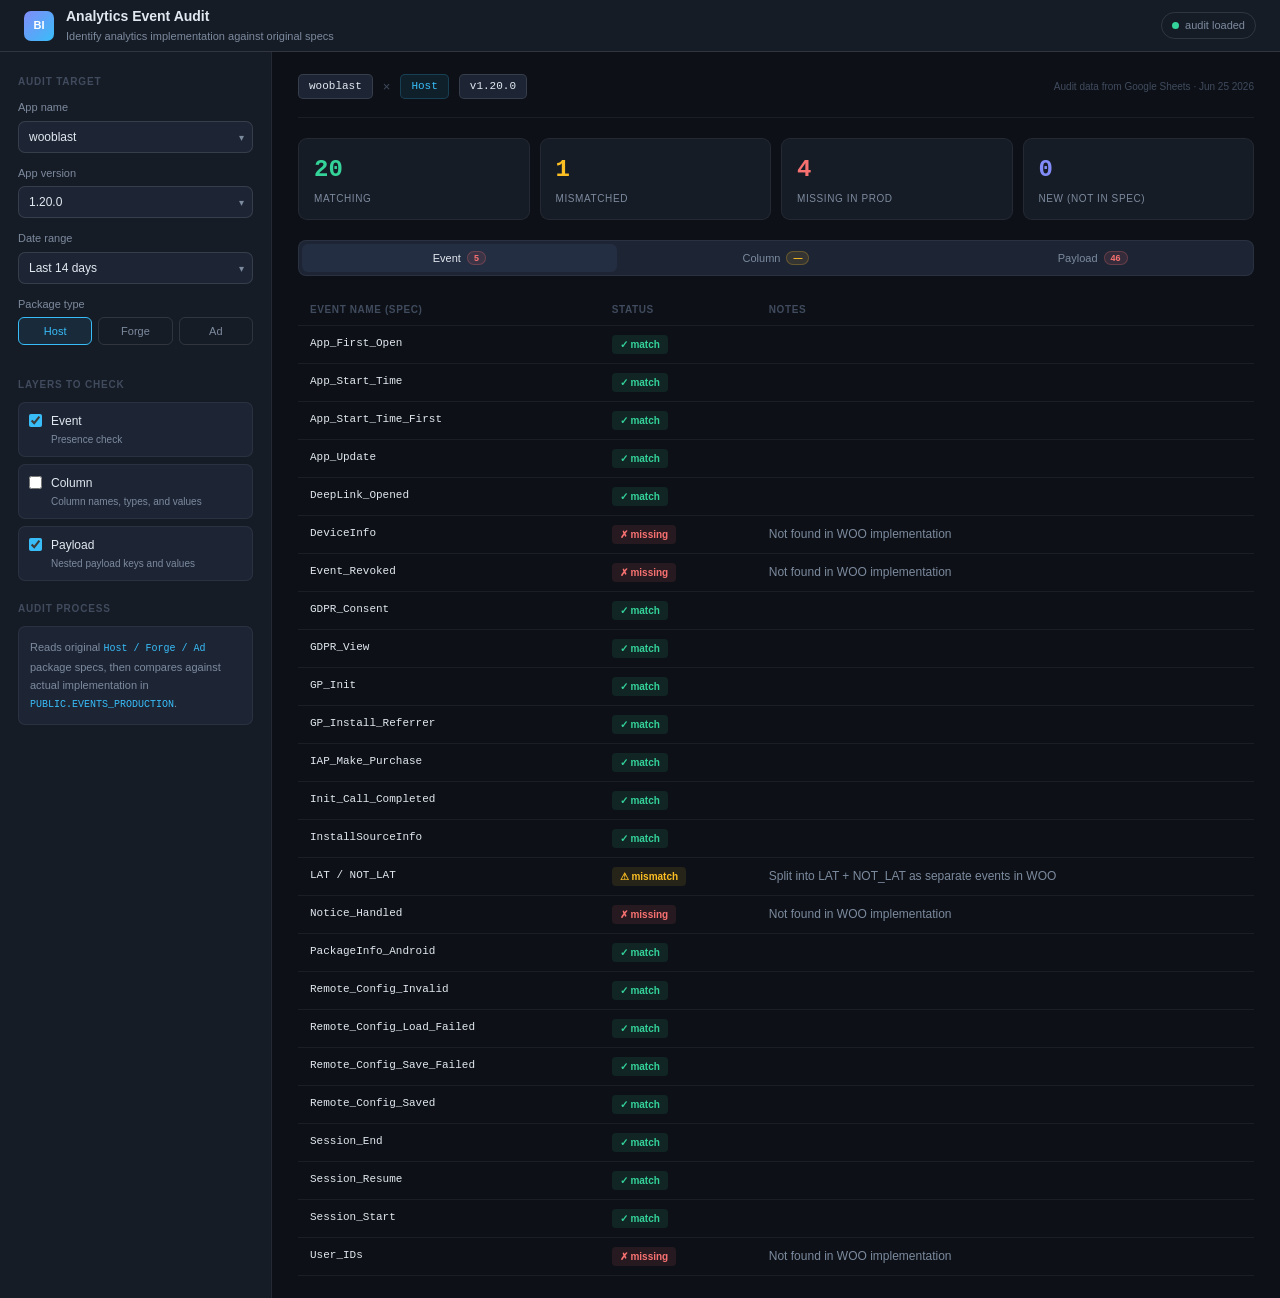
==== index.html @ c23ed0b4 "Add files via upload" ====
<!DOCTYPE html>
<html lang="en">
<head>
<meta charset="UTF-8">
<meta name="viewport" content="width=device-width, initial-scale=1.0">
<title>Analytics Event Audit</title>
<style>
  :root {
    --bg:#0D1117; --surface:#161C26; --surface2:#1D2535; --surface3:#242E42;
    --border:rgba(255,255,255,0.06); --border2:rgba(255,255,255,0.11);
    --text:#E2E8F0; --muted:#7C8A9E; --dim:#404B5E;
    --mono:'JetBrains Mono','Fira Code',monospace;
    --sans:-apple-system,BlinkMacSystemFont,'Inter',sans-serif;
    --sky:#38BDF8; --sky-bg:rgba(56,189,248,0.09);
    --green:#34D399; --green-bg:rgba(52,211,153,0.10);
    --red:#F87171; --red-bg:rgba(248,113,113,0.10);
    --amber:#FBBF24; --amber-bg:rgba(251,191,36,0.10);
    --indigo:#818CF8; --indigo-bg:rgba(129,140,248,0.10);
  }
  *{box-sizing:border-box;margin:0;padding:0}
  body{font-family:var(--sans);background:var(--bg);color:var(--text);min-height:100vh;font-size:13px;line-height:1.5}

  .header{display:flex;align-items:center;justify-content:space-between;padding:0 24px;height:52px;background:var(--surface);border-bottom:1px solid var(--border2);position:sticky;top:0;z-index:200}
  .header-left{display:flex;align-items:center;gap:12px}
  .logo{width:30px;height:30px;border-radius:7px;background:linear-gradient(135deg,#818CF8,#38BDF8);display:flex;align-items:center;justify-content:center;font-size:11px;font-weight:700;color:#fff}
  .header-title{font-size:14px;font-weight:600}
  .header-tagline{font-size:11px;color:var(--muted);margin-top:1px}
  .status-pill{display:flex;align-items:center;gap:6px;font-size:11px;color:var(--muted);padding:4px 10px;border-radius:20px;border:1px solid var(--border2)}
  .sdot{width:7px;height:7px;border-radius:50%}
  .sdot-ok{background:var(--green)}

  .layout{display:grid;grid-template-columns:272px 1fr;min-height:calc(100vh - 52px)}

  .sidebar{background:var(--surface);border-right:1px solid var(--border);padding:22px 18px 28px;display:flex;flex-direction:column;gap:20px;overflow-y:auto}
  .sec-label{font-size:10px;text-transform:uppercase;letter-spacing:.08em;color:var(--dim);font-weight:600;margin-bottom:10px}
  .form-label{font-size:11px;color:var(--muted);display:block;margin-bottom:5px}
  .form-group{margin-bottom:12px}
  .form-select,.form-input{width:100%;background:var(--surface2);border:1px solid var(--border2);border-radius:7px;color:var(--text);font-size:12px;padding:8px 10px;font-family:var(--sans);outline:none;appearance:none;transition:border-color .15s}
  .form-select:focus{border-color:var(--sky)}
  .sel-wrap{position:relative}
  .sel-arrow{position:absolute;right:9px;top:50%;transform:translateY(-50%);color:var(--muted);font-size:10px;pointer-events:none}

  .pkg-grid{display:grid;grid-template-columns:1fr 1fr 1fr;gap:6px}
  .pkg-btn{padding:7px 4px;border-radius:6px;border:1px solid var(--border2);background:transparent;color:var(--muted);font-size:11px;font-family:var(--sans);cursor:pointer;text-align:center;transition:all .15s}
  .pkg-btn.active{background:var(--sky-bg);border-color:var(--sky);color:var(--sky)}

  .layer-list{display:flex;flex-direction:column;gap:7px}
  .layer-item{display:flex;align-items:flex-start;gap:9px;background:var(--surface2);border:1px solid var(--border);border-radius:7px;padding:9px 10px;cursor:pointer;transition:border-color .15s}
  .layer-item input{accent-color:var(--sky);margin-top:2px;flex-shrink:0}
  .layer-item .lname{font-size:12px;font-weight:500;color:var(--text)}
  .layer-item .ldesc{font-size:10px;color:var(--muted);margin-top:2px}

  .run-btn{width:100%;padding:10px;background:var(--sky);border:none;border-radius:7px;color:#0D1117;font-weight:700;font-size:13px;cursor:pointer;transition:opacity .15s;font-family:var(--sans)}
  .run-btn:hover{opacity:.85}

  .info-box{background:var(--surface2);border:1px solid var(--border);border-radius:7px;padding:11px;font-size:11px;color:var(--muted);line-height:1.65}
  .info-mono{font-family:var(--mono);font-size:10px;color:var(--sky)}

  .main{overflow-y:auto}

  /* results */
  .results{padding:22px 26px}

  .ctx-bar{display:flex;align-items:center;gap:10px;margin-bottom:20px;padding-bottom:18px;border-bottom:1px solid var(--border)}
  .ctx-chip{font-family:var(--mono);font-size:11px;background:var(--surface2);border:1px solid var(--border2);border-radius:5px;padding:3px 10px}
  .ctx-chip.sky{background:var(--sky-bg);border-color:rgba(56,189,248,.2);color:var(--sky)}
  .ctx-ts{margin-left:auto;font-size:10px;color:var(--dim)}

  .summary{display:grid;grid-template-columns:repeat(4,1fr);gap:10px;margin-bottom:20px}
  .s-card{background:var(--surface);border:1px solid var(--border);border-radius:9px;padding:13px 15px}
  .s-num{font-size:24px;font-weight:700;font-family:var(--mono);margin-bottom:3px}
  .s-lbl{font-size:10px;text-transform:uppercase;letter-spacing:.06em;color:var(--muted)}
  .c-green{color:var(--green)} .c-amber{color:var(--amber)} .c-red{color:var(--red)} .c-indigo{color:var(--indigo)}

  .ltabs{display:flex;gap:2px;background:var(--surface2);border:1px solid var(--border);border-radius:8px;padding:3px;margin-bottom:18px}
  .ltab{flex:1;padding:7px 10px;border-radius:6px;border:none;background:transparent;color:var(--muted);font-size:11px;cursor:pointer;transition:all .15s;display:flex;align-items:center;justify-content:center;gap:6px;font-family:var(--sans);white-space:nowrap}
  .ltab.active{background:var(--surface3);color:var(--text)}
  .tbadge{font-size:9px;padding:1px 6px;border-radius:10px;font-weight:600}
  .tbadge.ok{background:var(--green-bg);color:var(--green);border:1px solid rgba(52,211,153,.25)}
  .tbadge.warn{background:var(--red-bg);color:var(--red);border:1px solid rgba(248,113,113,.25)}
  .tbadge.amber{background:var(--amber-bg);color:var(--amber);border:1px solid rgba(251,191,36,.25)}

  .dsec{display:none}
  .dsec.active{display:block}

  .diff-tbl{width:100%;border-collapse:collapse;font-size:12px}
  .diff-tbl th{text-align:left;padding:8px 12px;font-size:10px;text-transform:uppercase;letter-spacing:.06em;color:var(--dim);font-weight:600;border-bottom:1px solid var(--border);background:var(--bg)}
  .diff-tbl td{padding:9px 12px;border-bottom:1px solid var(--border);vertical-align:top}
  .diff-tbl tr:hover td{background:rgba(255,255,255,.018)}
  .cmono{font-family:var(--mono);font-size:11px}
  .cmuted{color:var(--muted)}

  .sbadge{display:inline-flex;align-items:center;gap:3px;font-size:10px;padding:2px 8px;border-radius:4px;font-weight:600;white-space:nowrap}
  .sb-match{background:var(--green-bg);color:var(--green)}
  .sb-mis{background:var(--amber-bg);color:var(--amber)}
  .sb-miss{background:var(--red-bg);color:var(--red)}
  .sb-new{background:var(--indigo-bg);color:var(--indigo)}

  /* payload event groups */
  .eg{margin-bottom:8px}
  .eg-hdr{display:flex;align-items:center;gap:10px;padding:9px 13px;background:var(--surface);border:1px solid var(--border);border-radius:8px;cursor:pointer;transition:background .12s}
  .eg-hdr:hover{background:var(--surface2)}
  .eg-name{font-family:var(--mono);font-size:12px;font-weight:600;flex:1}
  .eg-meta{font-size:11px;color:var(--muted)}
  .eg-body{display:none;margin-top:3px;border:1px solid var(--border);border-radius:6px;overflow:hidden}
  .eg-body.open{display:block}
  .chev{transition:transform .2s;display:inline-block;font-size:10px}
  .eg-hdr.open .chev{transform:rotate(90deg)}

  .prow{display:grid;grid-template-columns:200px 90px 1fr;padding:7px 13px;align-items:center}
  .prow:nth-child(odd){background:rgba(255,255,255,.015)}
  .phdr{display:grid;grid-template-columns:200px 90px 1fr;padding:6px 13px;border-bottom:1px solid var(--border);background:var(--surface2)}
  .ph{font-size:9px;text-transform:uppercase;letter-spacing:.06em;color:var(--dim);font-weight:600}

  /* chips */
  .chip{display:inline-block;font-family:var(--mono);font-size:10px;padding:2px 7px;border-radius:4px;background:var(--surface3);color:var(--muted);border:1px solid var(--border);margin:2px}
  .chip.miss{background:var(--red-bg);color:var(--red);border-color:rgba(248,113,113,.2)}
  .chip.new{background:var(--indigo-bg);color:var(--indigo);border-color:rgba(129,140,248,.2)}
  .chip.ok{background:var(--green-bg);color:var(--green);border-color:rgba(52,211,153,.2)}

  /* empty layer */
  .empty-layer{display:flex;flex-direction:column;align-items:center;padding:48px;gap:10px;color:var(--dim)}
  .empty-layer .ei{font-size:28px;opacity:.25}
  .empty-layer .et{font-size:13px;color:var(--muted)}

  ::-webkit-scrollbar{width:5px;height:5px}
  ::-webkit-scrollbar-thumb{background:var(--border2);border-radius:10px}
  ::-webkit-scrollbar-track{background:transparent}
</style>
</head>
<body>

<div class="header">
  <div class="header-left">
    <div class="logo">BI</div>
    <div>
      <div class="header-title">Analytics Event Audit</div>
      <div class="header-tagline">Identify analytics implementation against original specs</div>
    </div>
  </div>
  <div class="status-pill">
    <div class="sdot sdot-ok"></div>
    <span>audit loaded</span>
  </div>
</div>

<div class="layout">

  <!-- SIDEBAR -->
  <div class="sidebar">
    <div>
      <div class="sec-label">Audit target</div>

      <div class="form-group">
        <label class="form-label">App name</label>
        <div class="sel-wrap">
          <select class="form-select" id="appSel" onchange="onFilterChange()">
            <option value="wooblast" selected>wooblast</option>
            <option>cryptogram</option><option>bloomsort</option>
            <option>jigsawdrama</option><option>dotpaint</option>
            <option>hexago</option><option>merge</option>
            <option>wordblast</option><option>wordrush</option>
            <option>puzsolitaire</option>
            <option value="__custom">Custom…</option>
          </select>
          <span class="sel-arrow">▾</span>
        </div>
      </div>

      <div class="form-group" id="customGrp" style="display:none">
        <label class="form-label">App name (manual)</label>
        <input class="form-input" id="customApp" placeholder="e.g. petcafe">
      </div>

      <div class="form-group">
        <label class="form-label">App version</label>
        <div class="sel-wrap">
          <select class="form-select" id="versionSel" onchange="onFilterChange()">
            <option value="all">All versions</option>
            <option>1.0.0</option><option>1.1.0</option><option>1.2.0</option>
            <option>1.3.0</option><option>1.4.0</option><option>1.5.0</option>
            <option>1.6.0</option><option>1.7.0</option><option>1.8.0</option>
            <option>1.9.0</option><option>1.10.0</option><option>1.11.0</option>
            <option>1.12.0</option><option>1.13.0</option><option>1.14.0</option>
            <option>1.15.0</option><option>1.16.0</option><option>1.17.0</option>
            <option>1.18.0</option><option>1.19.0</option><option selected>1.20.0</option>
          </select>
          <span class="sel-arrow">▾</span>
        </div>
      </div>

      <div class="form-group">
        <label class="form-label">Date range</label>
        <div class="sel-wrap">
          <select class="form-select" id="dateSel" onchange="onFilterChange()">
            <option value="7">Last 7 days</option>
            <option value="14" selected>Last 14 days</option>
            <option value="30">Last 30 days</option>
          </select>
          <span class="sel-arrow">▾</span>
        </div>
      </div>

      <div class="form-group">
        <label class="form-label">Package type</label>
        <div class="pkg-grid">
          <button class="pkg-btn active" id="pkgHost" onclick="setPkg('host')">Host</button>
          <button class="pkg-btn" id="pkgForge" onclick="setPkg('forge')">Forge</button>
          <button class="pkg-btn" id="pkgAd" onclick="setPkg('ad')">Ad</button>
        </div>
      </div>
    </div>

    <div>
      <div class="sec-label">Layers to check</div>
      <div class="layer-list">
        <label class="layer-item">
          <input type="checkbox" id="chkL1" checked onchange="renderAll()">
          <div>
            <div class="lname">Event</div>
            <div class="ldesc">Presence check</div>
          </div>
        </label>
        <label class="layer-item">
          <input type="checkbox" id="chkL2" onchange="renderAll()">
          <div>
            <div class="lname">Column</div>
            <div class="ldesc">Column names, types, and values</div>
          </div>
        </label>
        <label class="layer-item">
          <input type="checkbox" id="chkL3" checked onchange="renderAll()">
          <div>
            <div class="lname">Payload</div>
            <div class="ldesc">Nested payload keys and values</div>
          </div>
        </label>
      </div>
    </div>

    <div>
      <div class="sec-label">Audit Process</div>
      <div class="info-box">
        Reads original <span class="info-mono">Host / Forge / Ad</span> package specs, then compares against actual implementation in <span class="info-mono">PUBLIC.EVENTS_PRODUCTION</span>.
      </div>
    </div>
  </div>

  <!-- MAIN -->
  <div class="main">
    <div class="results" id="resultsArea">

      <div class="ctx-bar">
        <div class="ctx-chip" id="ctxApp">wooblast</div>
        <span style="color:var(--dim)">×</span>
        <div class="ctx-chip sky" id="ctxPkg">Host</div>
        <div class="ctx-chip" id="ctxVer">v1.20.0</div>
        <div class="ctx-ts" id="ctxTs">Audit data from Google Sheets · Jun 25 2026</div>
      </div>

      <div class="summary">
        <div class="s-card"><div class="s-num c-green" id="sumM">—</div><div class="s-lbl">Matching</div></div>
        <div class="s-card"><div class="s-num c-amber" id="sumW">—</div><div class="s-lbl">Mismatched</div></div>
        <div class="s-card"><div class="s-num c-red"   id="sumX">—</div><div class="s-lbl">Missing in prod</div></div>
        <div class="s-card"><div class="s-num c-indigo" id="sumN">—</div><div class="s-lbl">New (not in spec)</div></div>
      </div>

      <div class="ltabs">
        <button class="ltab active" id="tab1" onclick="showLayer('l1',this)">Event <span class="tbadge" id="tb1"></span></button>
        <button class="ltab"        id="tab2" onclick="showLayer('l2',this)">Column <span class="tbadge" id="tb2"></span></button>
        <button class="ltab"        id="tab3" onclick="showLayer('l3',this)">Payload <span class="tbadge" id="tb3"></span></button>
      </div>

      <!-- Layer 1: Event presence -->
      <div class="dsec active" id="sec-l1">
        <table class="diff-tbl">
          <thead><tr>
            <th>Event name (spec)</th>
            <th>Status</th>
            <th>Notes</th>
          </tr></thead>
          <tbody id="bodyL1"></tbody>
        </table>
      </div>

      <!-- Layer 2: Column -->
      <div class="dsec" id="sec-l2">
        <div class="empty-layer">
          <div class="ei">⬡</div>
          <div class="et">Column layer not enabled for this audit</div>
          <div class="cmuted" style="font-size:11px">Enable the Column layer checkbox to run this check</div>
        </div>
      </div>

      <!-- Layer 3: Payload -->
      <div class="dsec" id="sec-l3">
        <div id="bodyL3"></div>
      </div>

    </div>
  </div>
</div>

<script>
// ── HARDCODED AUDIT DATA (from Google Sheets diff) ──
const AUDIT = {
  summary: { match: 20, mismatch: 1, missing: 4, new_events: 0 },
  presence: [
    {event:"App_First_Open",       status:"match"},
    {event:"App_Start_Time",       status:"match"},
    {event:"App_Start_Time_First", status:"match"},
    {event:"App_Update",           status:"match"},
    {event:"DeepLink_Opened",      status:"match"},
    {event:"DeviceInfo",           status:"missing", note:"Not found in WOO implementation"},
    {event:"Event_Revoked",        status:"missing", note:"Not found in WOO implementation"},
    {event:"GDPR_Consent",         status:"match"},
    {event:"GDPR_View",            status:"match"},
    {event:"GP_Init",              status:"match"},
    {event:"GP_Install_Referrer",  status:"match"},
    {event:"IAP_Make_Purchase",    status:"match"},
    {event:"Init_Call_Completed",  status:"match"},
    {event:"InstallSourceInfo",    status:"match"},
    {event:"LAT / NOT_LAT",        status:"mismatch", note:"Split into LAT + NOT_LAT as separate events in WOO"},
    {event:"Notice_Handled",       status:"missing", note:"Not found in WOO implementation"},
    {event:"PackageInfo_Android",  status:"match"},
    {event:"Remote_Config_Invalid",     status:"match"},
    {event:"Remote_Config_Load_Failed", status:"match"},
    {event:"Remote_Config_Save_Failed", status:"match"},
    {event:"Remote_Config_Saved",       status:"match"},
    {event:"Session_End",   status:"match"},
    {event:"Session_Resume",status:"match"},
    {event:"Session_Start", status:"match"},
    {event:"User_IDs",      status:"missing", note:"Not found in WOO implementation"},
  ],
  payload: {
    "App_First_Open":       {matched:[],             missing:[],                    new_fields:["payload_game_round_id"]},
    "App_Start_Time":       {matched:["payload_sysctl","payload_time","payload_unity"], missing:[], new_fields:["payload_game_round_id"]},
    "App_Start_Time_First": {matched:["payload_sysctl","payload_unity"], missing:[], new_fields:["payload_game_round_id"], type_issues:["payload_time: spec=int, actual=float+int"]},
    "App_Update":           {matched:["payload_from"], missing:[], new_fields:["payload_game_round_id","payload_to"]},
    "DeepLink_Opened":      {matched:["payload_details"], missing:[], new_fields:["payload_game_round_id"]},
    "DeviceInfo":           {matched:[], missing:["payload_buildDevice","payload_buildManufacturer","payload_buildModel","payload_buildODMSKU","payload_buildProduct","payload_buildSKU","payload_memoryAllocated","payload_memoryFree","payload_memoryTotal","payload_screenDensity","payload_screenDensityDPI","payload_screenHeight","payload_screenWidth","payload_diskTotal","payload_diskFree","payload_cpuCores","payload_cpuFamily","payload_maxRefreshRate","payload_osBuild","payload_trigger"], new_fields:[]},
    "Event_Revoked":        {matched:[], missing:["payload_event_id","payload_config_ref","payload_event_name","payload_reason","payload_end_at"], new_fields:[]},
    "GDPR_Consent":         {matched:["payload_type"], missing:[], new_fields:["payload_game_round_id","payload_tcstring"]},
    "GDPR_View":            {matched:["payload_type"], missing:[], new_fields:["payload_game_round_id"]},
    "GP_Init":              {matched:["payload_can_connect"], missing:["payload_type"], new_fields:["payload_game_round_id","payload_trigger"], type_issues:["payload_can_connect: spec=boolean, actual=string"]},
    "GP_Install_Referrer":  {matched:["payload_google_play_instant","payload_install_begin_timestamp_seconds","payload_install_begin_timestamp_server_seconds","payload_install_referrer","payload_install_version","payload_referrer_click_timestamp_server_seconds","payload_trigger"], missing:["payload_type"], new_fields:["payload_game_round_id","payload_referrer_click_timestamp_seconds"]},
    "IAP_Make_Purchase":    {matched:["payload_count","payload_store_product_id","payload_tds_product_id"], missing:[], new_fields:["payload_game_round_id"]},
    "Init_Call_Completed":  {matched:["payload_count","payload_error","payload_http_code","payload_time"], missing:["payload_time_from_startup"], new_fields:["payload_game_round_id"], type_issues:["payload_time_from_startup: spec=timestamp, actual=int"]},
    "InstallSourceInfo":    {matched:["payload_initiatingPackageName","payload_installingPackageName","payload_originatingPackageName"], missing:["payload_type"], new_fields:["payload_game_round_id","payload_trigger"]},
    "LAT / NOT_LAT":        {matched:["payload_att_status"], missing:[], new_fields:["payload_game_round_id"], note:"Split into LAT + NOT_LAT"},
    "Notice_Handled":       {matched:[], missing:["payload_notice_id","payload_notice_type"], new_fields:[]},
    "PackageInfo_Android":  {matched:["payload_first_install_time","payload_install_location","payload_last_update_time","payload_trigger"], missing:[], new_fields:["payload_game_round_id"], type_issues:["payload_first_install_time: spec=timestamp, actual=string","payload_last_update_time: spec=timestamp, actual=string"]},
    "Remote_Config_Invalid":     {matched:["payload_config_type","payload_error_message","payload_url"], missing:[], new_fields:["payload_game_round_id"]},
    "Remote_Config_Load_Failed": {matched:["payload_config_type","payload_error_message","payload_url"], missing:[], new_fields:["payload_game_round_id"]},
    "Remote_Config_Save_Failed": {matched:["payload_error_message"], missing:[], new_fields:["payload_game_round_id"]},
    "Remote_Config_Saved":       {matched:["payload_hash"], missing:[], new_fields:["payload_game_round_id"]},
    "Session_End":    {matched:["payload_session_length","payload_time"], missing:["payload_details"], new_fields:["payload_count","payload_customTimestamp","payload_game_round_id"], type_issues:["payload_session_length: spec=float, actual=float+int","payload_time: spec=float, actual=float+int"]},
    "Session_Resume": {matched:["payload_break_length","payload_state"], missing:["payload_details"], new_fields:["payload_game_round_id"], type_issues:["payload_break_length: spec=float, actual=float+int"]},
    "Session_Start":  {matched:["payload_state"], missing:["payload_details"], new_fields:["payload_count","payload_game_round_id","payload_memory_available","payload_memory_is_low","payload_memory_total"]},
    "User_IDs":       {matched:[], missing:["payload_appsflyer_id","payload_firebase_instance_id","payload_adjust_id","payload_trigger"], new_fields:[]},
  }
};

let activePkg = 'host';

function setPkg(p) {
  activePkg = p;
  ['host','forge','ad'].forEach(x =>
    document.getElementById('pkg'+x[0].toUpperCase()+x.slice(1)).classList.toggle('active', x===p));
  onFilterChange();
}

function onFilterChange() {
  const app = document.getElementById('appSel').value === '__custom'
    ? document.getElementById('customApp').value || 'custom'
    : document.getElementById('appSel').value;
  const ver = document.getElementById('versionSel').value;
  document.getElementById('ctxApp').textContent = app;
  document.getElementById('ctxPkg').textContent = activePkg[0].toUpperCase()+activePkg.slice(1);
  document.getElementById('ctxVer').textContent = ver === 'all' ? 'All versions' : 'v'+ver;
  renderAll();
}

function showLayer(id, btn) {
  document.querySelectorAll('.dsec').forEach(s=>s.classList.remove('active'));
  document.querySelectorAll('.ltab').forEach(b=>b.classList.remove('active'));
  document.getElementById('sec-'+id).classList.add('active');
  btn.classList.add('active');
}

function renderAll() {
  const l1 = document.getElementById('chkL1').checked;
  const l2 = document.getElementById('chkL2').checked;
  const l3 = document.getElementById('chkL3').checked;

  // summary always from full dataset
  const s = AUDIT.summary;
  document.getElementById('sumM').textContent = s.match;
  document.getElementById('sumW').textContent = s.mismatch;
  document.getElementById('sumX').textContent = s.missing;
  document.getElementById('sumN').textContent = s.new_events;

  // L1 presence
  if (l1) renderPresence(); else clearLayer('l1');
  // L2 column — always empty/disabled for now
  setTbadge('tb2','—','');
  // L3 payload
  if (l3) renderPayload(); else clearLayer('l3');
}

function clearLayer(id) {
  const sec = document.getElementById('sec-'+id);
  if (id === 'l1') document.getElementById('bodyL1').innerHTML = '';
  if (id === 'l3') document.getElementById('bodyL3').innerHTML = '';
}

function renderPresence() {
  const body = document.getElementById('bodyL1');
  body.innerHTML = '';
  let issues = 0;
  AUDIT.presence.forEach(r => {
    if (r.status !== 'match') issues++;
    const tr = document.createElement('tr');
    tr.innerHTML = `
      <td class="cmono">${x(r.event)}</td>
      <td>${sbadge(r.status)}</td>
      <td class="cmuted">${x(r.note||'')}</td>`;
    body.appendChild(tr);
  });
  setTbadge('tb1', issues, issues===0?'ok':'warn');
}

function renderPayload() {
  const body = document.getElementById('bodyL3');
  body.innerHTML = '';
  let total_issues = 0;

  Object.entries(AUDIT.payload).forEach(([evt, data]) => {
    const missing_n = data.missing.length;
    const new_n     = data.new_fields.length;
    const type_n    = (data.type_issues||[]).length;
    const issues    = missing_n + type_n;
    total_issues   += issues;

    const g = document.createElement('div');
    g.className = 'eg';

    const badgeHtml = issues > 0
      ? `<span class="tbadge warn">${issues} issue${issues>1?'s':''}</span>`
      : '<span class="tbadge ok">OK</span>';
    const newHtml = new_n > 0
      ? `<span class="tbadge" style="background:var(--indigo-bg);color:var(--indigo);border:1px solid rgba(129,140,248,.25)">${new_n} new</span>`
      : '';

    const matchChips  = data.matched.map(f=>`<span class="chip ok">${x(f)}</span>`).join('');
    const missChips   = data.missing.map(f=>`<span class="chip miss">${x(f)}</span>`).join('');
    const newChips    = data.new_fields.map(f=>`<span class="chip new">${x(f)}</span>`).join('');
    const typeIssues  = (data.type_issues||[]).map(t=>`<div class="cmuted" style="font-size:11px;padding:2px 0">⚠ ${x(t)}</div>`).join('');
    const noteHtml    = data.note ? `<div class="cmuted" style="font-size:11px;padding-top:4px">ℹ ${x(data.note)}</div>` : '';

    g.innerHTML = `
      <div class="eg-hdr" onclick="toggleEg(this)">
        <span class="chev">▶</span>
        <span class="eg-name">${x(evt)}</span>
        <span class="eg-meta">${data.matched.length+data.missing.length+data.new_fields.length} fields</span>
        ${badgeHtml} ${newHtml}
      </div>
      <div class="eg-body">
        <div class="phdr">
          <div class="ph">Matched fields</div>
          <div class="ph">Missing in prod</div>
          <div class="ph">New in prod (not in spec)</div>
        </div>
        <div class="prow">
          <div>${matchChips || '<span class="cmuted" style="font-size:11px">—</span>'}</div>
          <div>${missChips  || '<span class="cmuted" style="font-size:11px">—</span>'}</div>
          <div>${newChips   || '<span class="cmuted" style="font-size:11px">—</span>'}</div>
        </div>
        ${typeIssues ? `<div style="padding:6px 13px;border-top:1px solid var(--border)">${typeIssues}</div>` : ''}
        ${noteHtml   ? `<div style="padding:6px 13px;border-top:1px solid var(--border)">${noteHtml}</div>` : ''}
      </div>`;
    body.appendChild(g);
  });

  setTbadge('tb3', total_issues, total_issues===0?'ok':'warn');
}

function toggleEg(hdr) {
  hdr.classList.toggle('open');
  hdr.nextElementSibling.classList.toggle('open');
}

function setTbadge(id, n, cls) {
  const el = document.getElementById(id);
  if (n === '—') { el.className='tbadge amber'; el.textContent='—'; return; }
  if (!n)        { el.className='tbadge ok';    el.textContent='✓'; return; }
  el.className = 'tbadge '+(cls||'warn');
  el.textContent = n;
}

function sbadge(s) {
  const map = {match:['sb-match','✓ match'],mismatch:['sb-mis','⚠ mismatch'],missing:['sb-miss','✗ missing'],new:['sb-new','+ new']};
  const [c,l] = map[s]||['sb-new',s];
  return `<span class="sbadge ${c}">${l}</span>`;
}

function x(s) {
  return String(s??'').replace(/&/g,'&amp;').replace(/</g,'&lt;').replace(/>/g,'&gt;');
}

// init
renderAll();
</script>
</body>
</html>
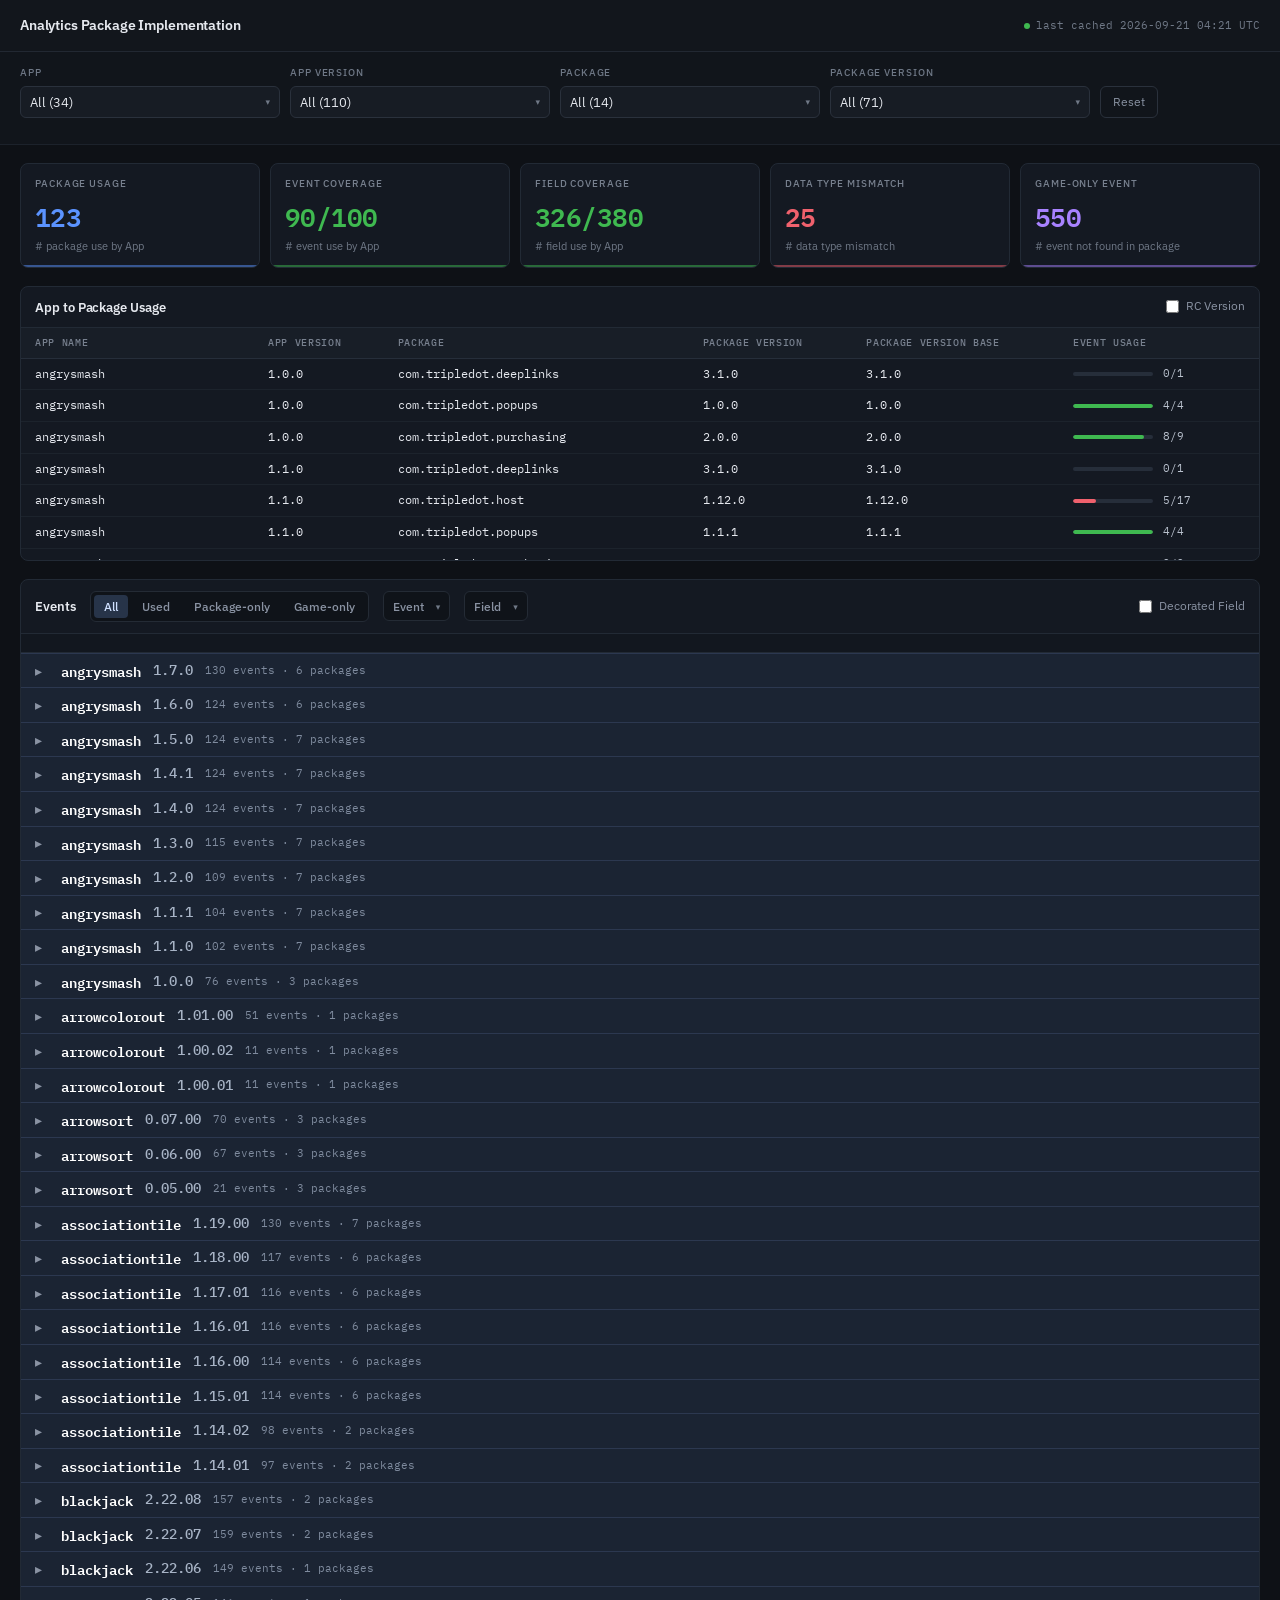
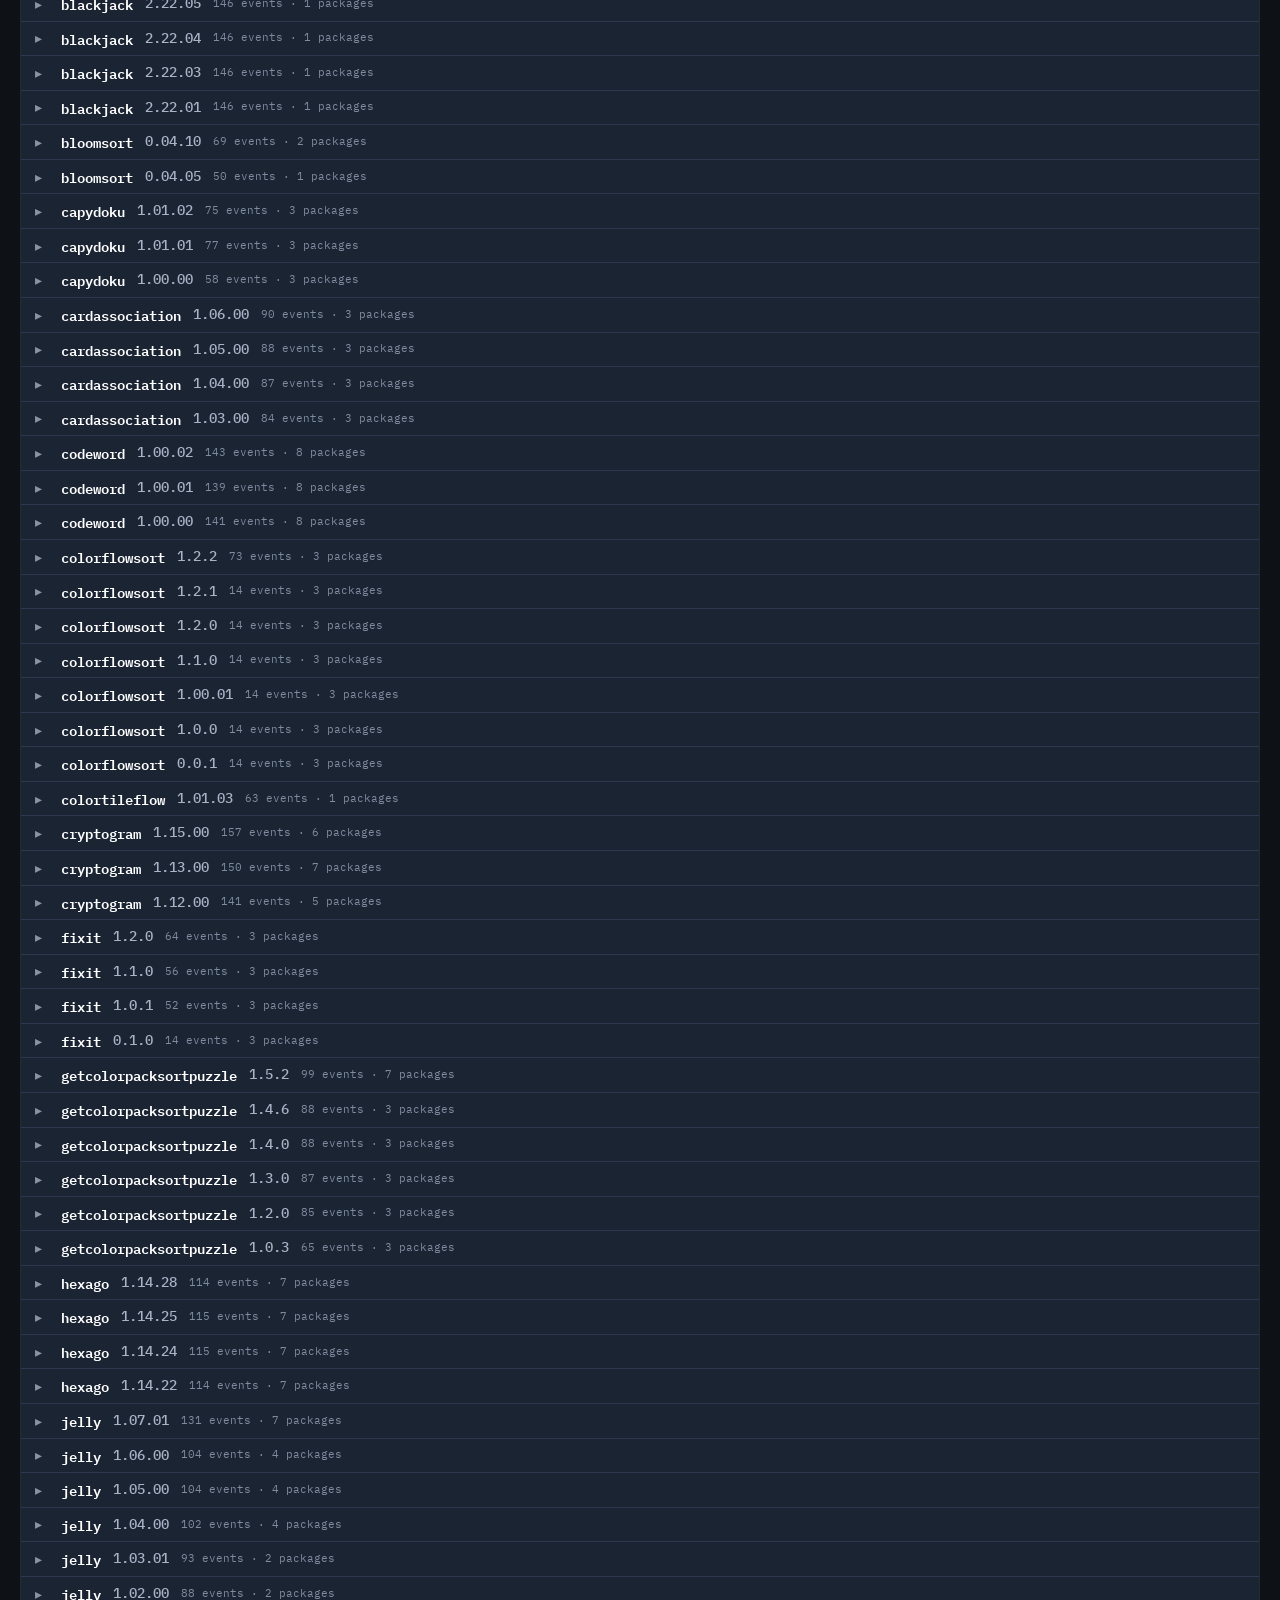
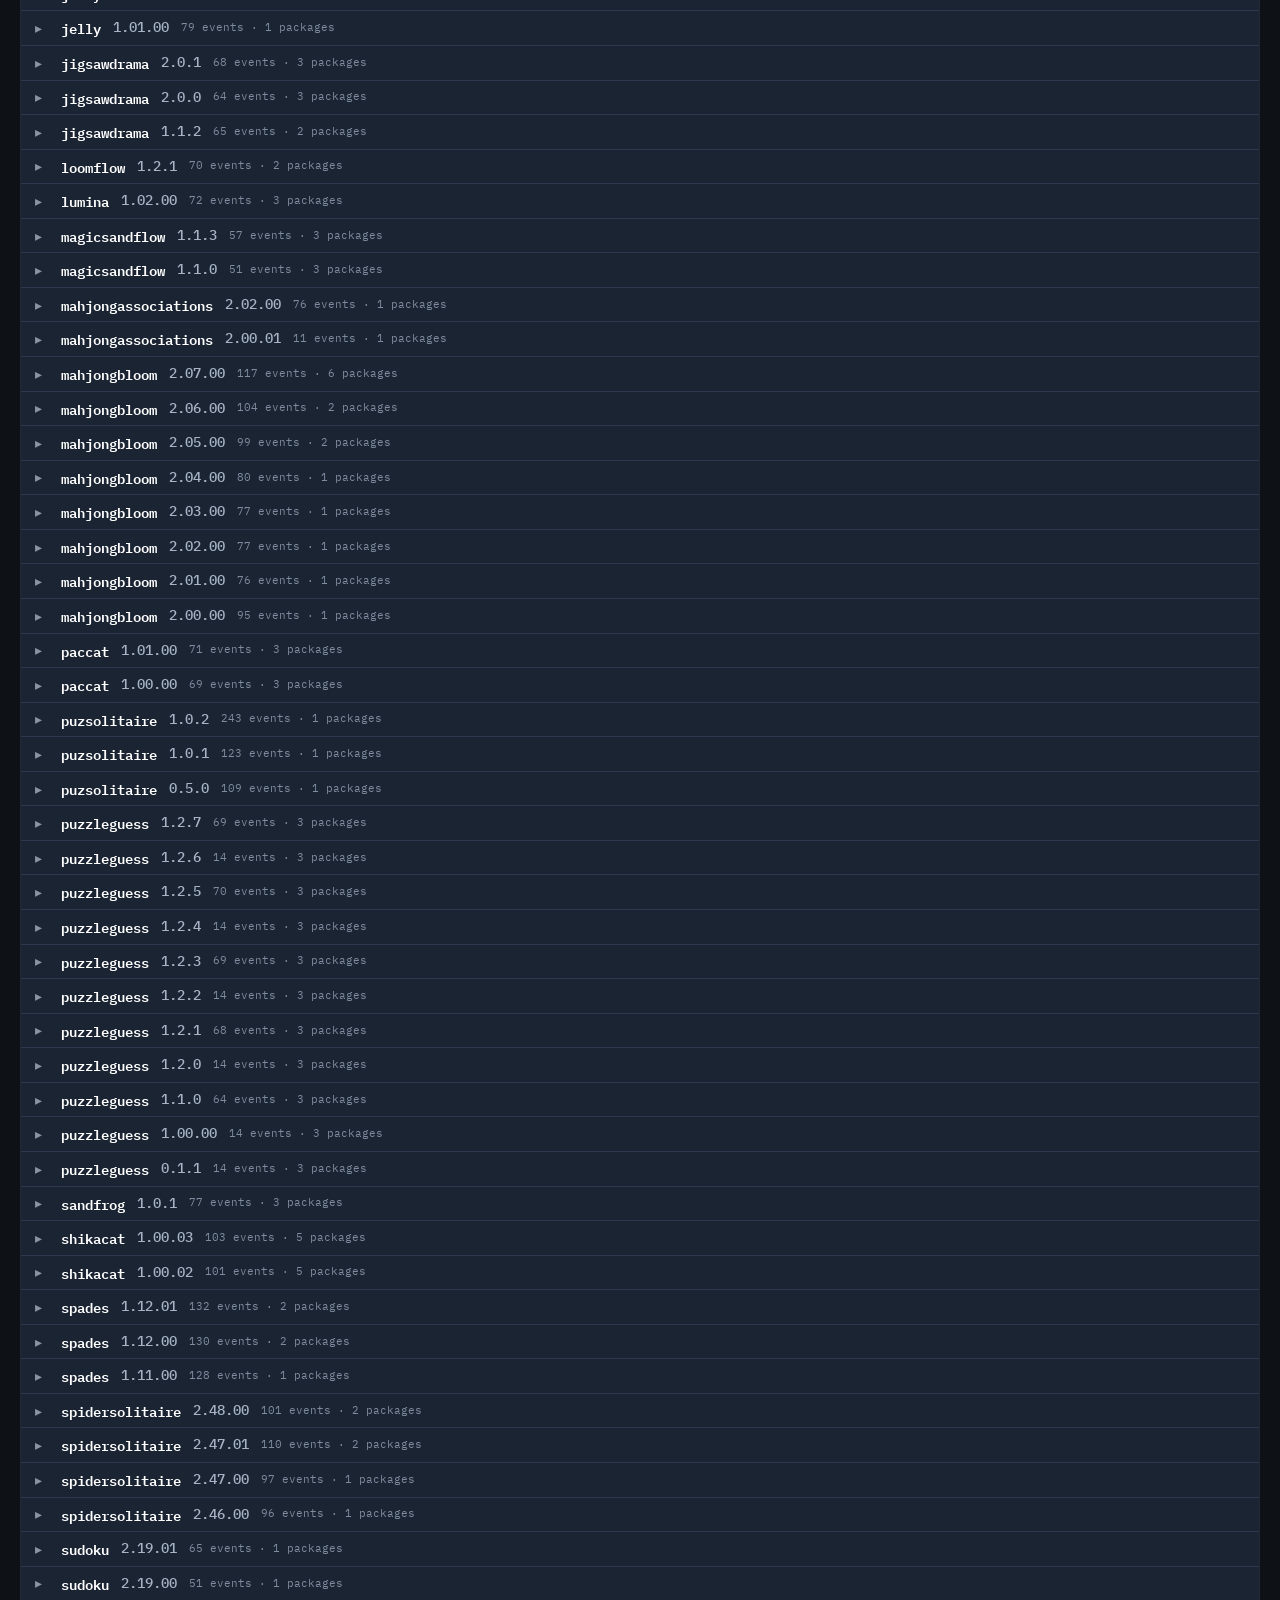
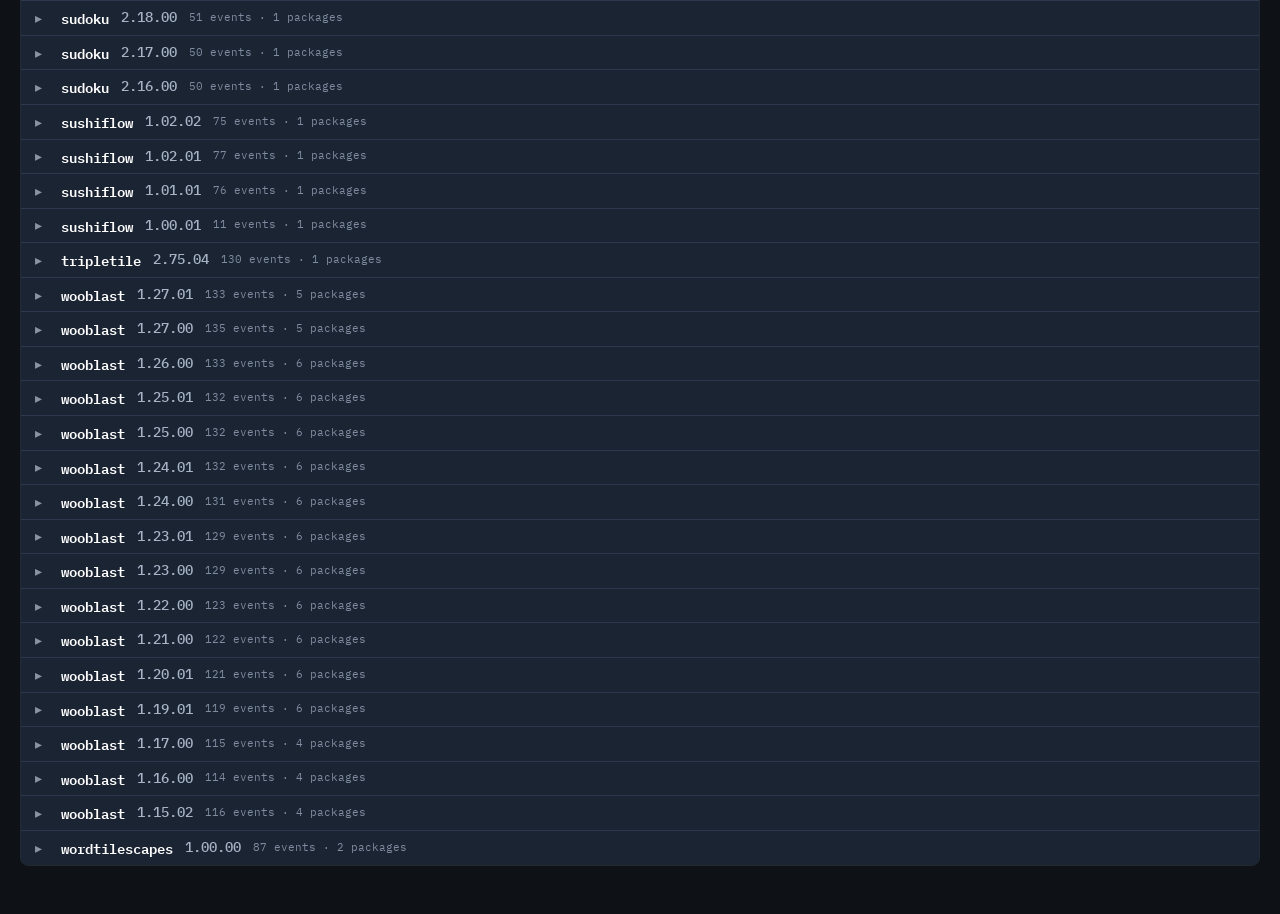
==== commit 703477d3: "Replace early prototype with the full Event Reconciliation tool Swaps out the single-file early prot" ====
--- a/index.html
+++ b/index.html
@@ -3,513 +3,178 @@
 <head>
 <meta charset="UTF-8">
 <meta name="viewport" content="width=device-width, initial-scale=1.0">
-<title>Analytics Event Audit</title>
-<style>
-  :root {
-    --bg:#0D1117; --surface:#161C26; --surface2:#1D2535; --surface3:#242E42;
-    --border:rgba(255,255,255,0.06); --border2:rgba(255,255,255,0.11);
-    --text:#E2E8F0; --muted:#7C8A9E; --dim:#404B5E;
-    --mono:'JetBrains Mono','Fira Code',monospace;
-    --sans:-apple-system,BlinkMacSystemFont,'Inter',sans-serif;
-    --sky:#38BDF8; --sky-bg:rgba(56,189,248,0.09);
-    --green:#34D399; --green-bg:rgba(52,211,153,0.10);
-    --red:#F87171; --red-bg:rgba(248,113,113,0.10);
-    --amber:#FBBF24; --amber-bg:rgba(251,191,36,0.10);
-    --indigo:#818CF8; --indigo-bg:rgba(129,140,248,0.10);
-  }
-  *{box-sizing:border-box;margin:0;padding:0}
-  body{font-family:var(--sans);background:var(--bg);color:var(--text);min-height:100vh;font-size:13px;line-height:1.5}
-
-  .header{display:flex;align-items:center;justify-content:space-between;padding:0 24px;height:52px;background:var(--surface);border-bottom:1px solid var(--border2);position:sticky;top:0;z-index:200}
-  .header-left{display:flex;align-items:center;gap:12px}
-  .logo{width:30px;height:30px;border-radius:7px;background:linear-gradient(135deg,#818CF8,#38BDF8);display:flex;align-items:center;justify-content:center;font-size:11px;font-weight:700;color:#fff}
-  .header-title{font-size:14px;font-weight:600}
-  .header-tagline{font-size:11px;color:var(--muted);margin-top:1px}
-  .status-pill{display:flex;align-items:center;gap:6px;font-size:11px;color:var(--muted);padding:4px 10px;border-radius:20px;border:1px solid var(--border2)}
-  .sdot{width:7px;height:7px;border-radius:50%}
-  .sdot-ok{background:var(--green)}
-
-  .layout{display:grid;grid-template-columns:272px 1fr;min-height:calc(100vh - 52px)}
-
-  .sidebar{background:var(--surface);border-right:1px solid var(--border);padding:22px 18px 28px;display:flex;flex-direction:column;gap:20px;overflow-y:auto}
-  .sec-label{font-size:10px;text-transform:uppercase;letter-spacing:.08em;color:var(--dim);font-weight:600;margin-bottom:10px}
-  .form-label{font-size:11px;color:var(--muted);display:block;margin-bottom:5px}
-  .form-group{margin-bottom:12px}
-  .form-select,.form-input{width:100%;background:var(--surface2);border:1px solid var(--border2);border-radius:7px;color:var(--text);font-size:12px;padding:8px 10px;font-family:var(--sans);outline:none;appearance:none;transition:border-color .15s}
-  .form-select:focus{border-color:var(--sky)}
-  .sel-wrap{position:relative}
-  .sel-arrow{position:absolute;right:9px;top:50%;transform:translateY(-50%);color:var(--muted);font-size:10px;pointer-events:none}
-
-  .pkg-grid{display:grid;grid-template-columns:1fr 1fr 1fr;gap:6px}
-  .pkg-btn{padding:7px 4px;border-radius:6px;border:1px solid var(--border2);background:transparent;color:var(--muted);font-size:11px;font-family:var(--sans);cursor:pointer;text-align:center;transition:all .15s}
-  .pkg-btn.active{background:var(--sky-bg);border-color:var(--sky);color:var(--sky)}
-
-  .layer-list{display:flex;flex-direction:column;gap:7px}
-  .layer-item{display:flex;align-items:flex-start;gap:9px;background:var(--surface2);border:1px solid var(--border);border-radius:7px;padding:9px 10px;cursor:pointer;transition:border-color .15s}
-  .layer-item input{accent-color:var(--sky);margin-top:2px;flex-shrink:0}
-  .layer-item .lname{font-size:12px;font-weight:500;color:var(--text)}
-  .layer-item .ldesc{font-size:10px;color:var(--muted);margin-top:2px}
-
-  .run-btn{width:100%;padding:10px;background:var(--sky);border:none;border-radius:7px;color:#0D1117;font-weight:700;font-size:13px;cursor:pointer;transition:opacity .15s;font-family:var(--sans)}
-  .run-btn:hover{opacity:.85}
-
-  .info-box{background:var(--surface2);border:1px solid var(--border);border-radius:7px;padding:11px;font-size:11px;color:var(--muted);line-height:1.65}
-  .info-mono{font-family:var(--mono);font-size:10px;color:var(--sky)}
-
-  .main{overflow-y:auto}
-
-  /* results */
-  .results{padding:22px 26px}
-
-  .ctx-bar{display:flex;align-items:center;gap:10px;margin-bottom:20px;padding-bottom:18px;border-bottom:1px solid var(--border)}
-  .ctx-chip{font-family:var(--mono);font-size:11px;background:var(--surface2);border:1px solid var(--border2);border-radius:5px;padding:3px 10px}
-  .ctx-chip.sky{background:var(--sky-bg);border-color:rgba(56,189,248,.2);color:var(--sky)}
-  .ctx-ts{margin-left:auto;font-size:10px;color:var(--dim)}
-
-  .summary{display:grid;grid-template-columns:repeat(4,1fr);gap:10px;margin-bottom:20px}
-  .s-card{background:var(--surface);border:1px solid var(--border);border-radius:9px;padding:13px 15px}
-  .s-num{font-size:24px;font-weight:700;font-family:var(--mono);margin-bottom:3px}
-  .s-lbl{font-size:10px;text-transform:uppercase;letter-spacing:.06em;color:var(--muted)}
-  .c-green{color:var(--green)} .c-amber{color:var(--amber)} .c-red{color:var(--red)} .c-indigo{color:var(--indigo)}
-
-  .ltabs{display:flex;gap:2px;background:var(--surface2);border:1px solid var(--border);border-radius:8px;padding:3px;margin-bottom:18px}
-  .ltab{flex:1;padding:7px 10px;border-radius:6px;border:none;background:transparent;color:var(--muted);font-size:11px;cursor:pointer;transition:all .15s;display:flex;align-items:center;justify-content:center;gap:6px;font-family:var(--sans);white-space:nowrap}
-  .ltab.active{background:var(--surface3);color:var(--text)}
-  .tbadge{font-size:9px;padding:1px 6px;border-radius:10px;font-weight:600}
-  .tbadge.ok{background:var(--green-bg);color:var(--green);border:1px solid rgba(52,211,153,.25)}
-  .tbadge.warn{background:var(--red-bg);color:var(--red);border:1px solid rgba(248,113,113,.25)}
-  .tbadge.amber{background:var(--amber-bg);color:var(--amber);border:1px solid rgba(251,191,36,.25)}
-
-  .dsec{display:none}
-  .dsec.active{display:block}
-
-  .diff-tbl{width:100%;border-collapse:collapse;font-size:12px}
-  .diff-tbl th{text-align:left;padding:8px 12px;font-size:10px;text-transform:uppercase;letter-spacing:.06em;color:var(--dim);font-weight:600;border-bottom:1px solid var(--border);background:var(--bg)}
-  .diff-tbl td{padding:9px 12px;border-bottom:1px solid var(--border);vertical-align:top}
-  .diff-tbl tr:hover td{background:rgba(255,255,255,.018)}
-  .cmono{font-family:var(--mono);font-size:11px}
-  .cmuted{color:var(--muted)}
-
-  .sbadge{display:inline-flex;align-items:center;gap:3px;font-size:10px;padding:2px 8px;border-radius:4px;font-weight:600;white-space:nowrap}
-  .sb-match{background:var(--green-bg);color:var(--green)}
-  .sb-mis{background:var(--amber-bg);color:var(--amber)}
-  .sb-miss{background:var(--red-bg);color:var(--red)}
-  .sb-new{background:var(--indigo-bg);color:var(--indigo)}
-
-  /* payload event groups */
-  .eg{margin-bottom:8px}
-  .eg-hdr{display:flex;align-items:center;gap:10px;padding:9px 13px;background:var(--surface);border:1px solid var(--border);border-radius:8px;cursor:pointer;transition:background .12s}
-  .eg-hdr:hover{background:var(--surface2)}
-  .eg-name{font-family:var(--mono);font-size:12px;font-weight:600;flex:1}
-  .eg-meta{font-size:11px;color:var(--muted)}
-  .eg-body{display:none;margin-top:3px;border:1px solid var(--border);border-radius:6px;overflow:hidden}
-  .eg-body.open{display:block}
-  .chev{transition:transform .2s;display:inline-block;font-size:10px}
-  .eg-hdr.open .chev{transform:rotate(90deg)}
-
-  .prow{display:grid;grid-template-columns:200px 90px 1fr;padding:7px 13px;align-items:center}
-  .prow:nth-child(odd){background:rgba(255,255,255,.015)}
-  .phdr{display:grid;grid-template-columns:200px 90px 1fr;padding:6px 13px;border-bottom:1px solid var(--border);background:var(--surface2)}
-  .ph{font-size:9px;text-transform:uppercase;letter-spacing:.06em;color:var(--dim);font-weight:600}
-
-  /* chips */
-  .chip{display:inline-block;font-family:var(--mono);font-size:10px;padding:2px 7px;border-radius:4px;background:var(--surface3);color:var(--muted);border:1px solid var(--border);margin:2px}
-  .chip.miss{background:var(--red-bg);color:var(--red);border-color:rgba(248,113,113,.2)}
-  .chip.new{background:var(--indigo-bg);color:var(--indigo);border-color:rgba(129,140,248,.2)}
-  .chip.ok{background:var(--green-bg);color:var(--green);border-color:rgba(52,211,153,.2)}
-
-  /* empty layer */
-  .empty-layer{display:flex;flex-direction:column;align-items:center;padding:48px;gap:10px;color:var(--dim)}
-  .empty-layer .ei{font-size:28px;opacity:.25}
-  .empty-layer .et{font-size:13px;color:var(--muted)}
-
-  ::-webkit-scrollbar{width:5px;height:5px}
-  ::-webkit-scrollbar-thumb{background:var(--border2);border-radius:10px}
-  ::-webkit-scrollbar-track{background:transparent}
-</style>
+<title>Analytics Package Implementation</title>
+<link rel="preconnect" href="https://fonts.googleapis.com">
+<link rel="preconnect" href="https://fonts.gstatic.com" crossorigin>
+<link href="https://fonts.googleapis.com/css2?family=IBM+Plex+Sans:wght@400;500;600&family=IBM+Plex+Mono:wght@400;500;600&display=swap" rel="stylesheet">
+<link rel="stylesheet" href="styles.css?v=6">
 </head>
 <body>
+<div id="app">
 
-<div class="header">
-  <div class="header-left">
-    <div class="logo">BI</div>
-    <div>
-      <div class="header-title">Analytics Event Audit</div>
-      <div class="header-tagline">Identify analytics implementation against original specs</div>
+  <!-- ============ LAYER 1 : dashboard ============ -->
+  <div id="layer1">
+
+    <header class="topbar">
+      <h1>Analytics Package Implementation</h1>
+      <div class="cache-status"><span class="dot"></span><span id="cacheStatus">loading&hellip;</span></div>
+    </header>
+
+    <div class="filterbar">
+      <div class="filter-field" data-filter-cell="1">
+        <label>App <span class="hint" id="appCount"></span></label>
+        <div class="dd" id="appDD">
+          <button type="button" class="dd-btn" id="appBtn"><span id="appBtnLabel">All</span><span class="caret">&#9662;</span></button>
+          <div class="dd-panel" id="appPanel" hidden></div>
+        </div>
+      </div>
+      <div class="filter-field" data-filter-cell="1">
+        <label>App Version <span class="hint" id="appVerCount"></span></label>
+        <div class="dd" id="appVerDD">
+          <button type="button" class="dd-btn" id="appVerBtn"><span id="appVerBtnLabel">All</span><span class="caret">&#9662;</span></button>
+          <div class="dd-panel" id="appVerPanel" hidden></div>
+        </div>
+      </div>
+      <div class="filter-field" data-filter-cell="1">
+        <label>Package <span class="hint" id="pkgCount"></span></label>
+        <div class="dd" id="pkgDD">
+          <button type="button" class="dd-btn" id="pkgBtn"><span id="pkgBtnLabel">All</span><span class="caret">&#9662;</span></button>
+          <div class="dd-panel" id="pkgPanel" hidden></div>
+        </div>
+      </div>
+      <div class="filter-field" data-filter-cell="1">
+        <label>Package Version <span class="hint" id="pkgVerCount"></span></label>
+        <div class="dd" id="pkgVerDD">
+          <button type="button" class="dd-btn" id="pkgVerBtn"><span id="pkgVerBtnLabel">All</span><span class="caret">&#9662;</span></button>
+          <div class="dd-panel" id="pkgVerPanel" hidden></div>
+        </div>
+      </div>
+      <button class="reset-btn" id="resetBtn">Reset</button>
+      <div class="chips-row" id="filterChips" hidden></div>
     </div>
+
+    <main>
+
+      <div class="scorecards" id="scorecards"></div>
+
+      <section class="panel">
+        <div class="panel-head">
+          <h2>App to Package Usage</h2>
+          <label class="check-inline"><input type="checkbox" id="rcVersionChk"> <span>RC Version</span></label>
+        </div>
+        <div class="table-wrap usage-wrap">
+          <table class="dtable">
+            <thead>
+              <tr>
+                <th>App Name</th><th>App Version</th><th>Package</th><th>Package Version</th><th>Package Version Base</th><th style="width:200px;">Event Usage</th>
+              </tr>
+            </thead>
+            <tbody id="usageBody"></tbody>
+          </table>
+        </div>
+      </section>
+
+      <section class="panel">
+        <div class="panel-head events-head">
+          <div class="events-head-filters">
+            <h2>Events</h2>
+            <div class="bucket-tabs" id="bucketTabs">
+              <button class="tab active" data-bucket="all">All</button>
+              <button class="tab" data-bucket="used">Used</button>
+              <button class="tab" data-bucket="package-only">Package-only</button>
+              <button class="tab" data-bucket="game-only">Game-only</button>
+            </div>
+            <div class="dd small" id="eventDD" data-filter-cell="1">
+              <button type="button" class="dd-btn" id="eventBtn"><span class="dd-fixed-label">Event</span><span id="eventBtnLabel"></span><span class="caret">&#9662;</span></button>
+              <div class="dd-panel" id="eventPanel" hidden></div>
+            </div>
+            <div class="dd small" id="fieldDD" data-filter-cell="1">
+              <button type="button" class="dd-btn" id="fieldBtn"><span class="dd-fixed-label">Field</span><span id="fieldBtnLabel"></span><span class="caret">&#9662;</span></button>
+              <div class="dd-panel" id="fieldPanel" hidden></div>
+            </div>
+          </div>
+          <label class="check-inline"><input type="checkbox" id="decoratedChk"> <span>Decorated Field</span></label>
+        </div>
+        <div class="chips-row" id="eventChips" hidden style="padding: 9px 14px; border-bottom: 1px solid var(--panel-border); background: #12171f;"></div>
+        <div class="table-wrap events-wrap">
+          <table class="dtable" id="eventsTable">
+            <colgroup>
+              <col><col><col><col><col><col><col>
+            </colgroup>
+            <tbody id="eventsBody"></tbody>
+          </table>
+        </div>
+      </section>
+
+    </main>
+
   </div>
-  <div class="status-pill">
-    <div class="sdot sdot-ok"></div>
-    <span>audit loaded</span>
-  </div>
-</div>
 
-<div class="layout">
+  <!-- ============ LAYER 2 : event deepdive ============ -->
+  <div id="layer2" hidden>
 
-  <!-- SIDEBAR -->
-  <div class="sidebar">
-    <div>
-      <div class="sec-label">Audit target</div>
+    <header class="topbar">
+      <h1>Analytics Package Implementation</h1>
+      <div class="cache-status"><span class="dot"></span><span id="cacheStatus2"></span></div>
+    </header>
 
-      <div class="form-group">
-        <label class="form-label">App name</label>
-        <div class="sel-wrap">
-          <select class="form-select" id="appSel" onchange="onFilterChange()">
-            <option value="wooblast" selected>wooblast</option>
-            <option>cryptogram</option><option>bloomsort</option>
-            <option>jigsawdrama</option><option>dotpaint</option>
-            <option>hexago</option><option>merge</option>
-            <option>wordblast</option><option>wordrush</option>
-            <option>puzsolitaire</option>
-            <option value="__custom">Custom…</option>
-          </select>
-          <span class="sel-arrow">▾</span>
+    <main>
+
+      <div class="crumb-row">
+        <button class="back-btn" id="backBtn"><span>&lsaquo;</span><span>All events</span></button>
+        <span class="crumb-label">Scope
+          <span class="scope-pill" id="scopePill"></span>
+        </span>
+      </div>
+
+      <div class="event-title-row">
+        <div>
+          <div class="event-title"><h1 id="deepEventName"></h1><span class="badge" id="deepStatusBadge"></span></div>
+          <div class="event-subtitle" id="deepPackageLine"></div>
+        </div>
+        <div class="deep-stats">
+          <div class="deep-stat"><div class="deep-stat-label">Field usage</div><div class="deep-stat-value" id="deepFieldUsage"></div></div>
+          <div class="deep-stat"><div class="deep-stat-label">Type mismatches</div><div class="deep-stat-value" id="deepTypeMismatches"></div></div>
         </div>
       </div>
 
-      <div class="form-group" id="customGrp" style="display:none">
-        <label class="form-label">App name (manual)</label>
-        <input class="form-input" id="customApp" placeholder="e.g. petcafe">
-      </div>
+      <section class="panel">
+        <div class="panel-head">
+          <h2>Fields</h2>
+          <label class="check-inline"><input type="checkbox" id="issuesOnlyChk"> <span>Issues only</span></label>
+        </div>
+        <div class="table-wrap">
+          <table class="dtable pad8">
+            <thead>
+              <tr><th>Field Name</th><th>Type in Game</th><th>Type in Package</th><th>Status</th><th>First Seen</th><th>Last Seen</th></tr>
+            </thead>
+            <tbody id="fieldsBody"></tbody>
+          </table>
+        </div>
+      </section>
 
-      <div class="form-group">
-        <label class="form-label">App version</label>
-        <div class="sel-wrap">
-          <select class="form-select" id="versionSel" onchange="onFilterChange()">
-            <option value="all">All versions</option>
-            <option>1.0.0</option><option>1.1.0</option><option>1.2.0</option>
-            <option>1.3.0</option><option>1.4.0</option><option>1.5.0</option>
-            <option>1.6.0</option><option>1.7.0</option><option>1.8.0</option>
-            <option>1.9.0</option><option>1.10.0</option><option>1.11.0</option>
-            <option>1.12.0</option><option>1.13.0</option><option>1.14.0</option>
-            <option>1.15.0</option><option>1.16.0</option><option>1.17.0</option>
-            <option>1.18.0</option><option>1.19.0</option><option selected>1.20.0</option>
-          </select>
-          <span class="sel-arrow">▾</span>
+      <section class="panel">
+        <div class="panel-head">
+          <h2>Contexts in scope</h2>
+          <span class="dim" id="ctxCount"></span>
         </div>
-      </div>
+        <div class="table-wrap">
+          <table class="dtable pad8">
+            <thead>
+              <tr><th>APP_NAME</th><th>APP_VERSION</th><th>PACKAGE_VERSION</th><th style="text-align:right;">FIELDS USED</th><th style="text-align:right;">TYPE ISSUES</th></tr>
+            </thead>
+            <tbody id="ctxBody"></tbody>
+          </table>
+        </div>
+      </section>
 
-      <div class="form-group">
-        <label class="form-label">Date range</label>
-        <div class="sel-wrap">
-          <select class="form-select" id="dateSel" onchange="onFilterChange()">
-            <option value="7">Last 7 days</option>
-            <option value="14" selected>Last 14 days</option>
-            <option value="30">Last 30 days</option>
-          </select>
-          <span class="sel-arrow">▾</span>
-        </div>
-      </div>
+    </main>
 
-      <div class="form-group">
-        <label class="form-label">Package type</label>
-        <div class="pkg-grid">
-          <button class="pkg-btn active" id="pkgHost" onclick="setPkg('host')">Host</button>
-          <button class="pkg-btn" id="pkgForge" onclick="setPkg('forge')">Forge</button>
-          <button class="pkg-btn" id="pkgAd" onclick="setPkg('ad')">Ad</button>
-        </div>
-      </div>
-    </div>
-
-    <div>
-      <div class="sec-label">Layers to check</div>
-      <div class="layer-list">
-        <label class="layer-item">
-          <input type="checkbox" id="chkL1" checked onchange="renderAll()">
-          <div>
-            <div class="lname">Event</div>
-            <div class="ldesc">Presence check</div>
-          </div>
-        </label>
-        <label class="layer-item">
-          <input type="checkbox" id="chkL2" onchange="renderAll()">
-          <div>
-            <div class="lname">Column</div>
-            <div class="ldesc">Column names, types, and values</div>
-          </div>
-        </label>
-        <label class="layer-item">
-          <input type="checkbox" id="chkL3" checked onchange="renderAll()">
-          <div>
-            <div class="lname">Payload</div>
-            <div class="ldesc">Nested payload keys and values</div>
-          </div>
-        </label>
-      </div>
-    </div>
-
-    <div>
-      <div class="sec-label">Audit Process</div>
-      <div class="info-box">
-        Reads original <span class="info-mono">Host / Forge / Ad</span> package specs, then compares against actual implementation in <span class="info-mono">PUBLIC.EVENTS_PRODUCTION</span>.
-      </div>
-    </div>
   </div>
 
-  <!-- MAIN -->
-  <div class="main">
-    <div class="results" id="resultsArea">
+  <div class="empty-state" id="fatal" hidden></div>
 
-      <div class="ctx-bar">
-        <div class="ctx-chip" id="ctxApp">wooblast</div>
-        <span style="color:var(--dim)">×</span>
-        <div class="ctx-chip sky" id="ctxPkg">Host</div>
-        <div class="ctx-chip" id="ctxVer">v1.20.0</div>
-        <div class="ctx-ts" id="ctxTs">Audit data from Google Sheets · Jun 25 2026</div>
-      </div>
-
-      <div class="summary">
-        <div class="s-card"><div class="s-num c-green" id="sumM">—</div><div class="s-lbl">Matching</div></div>
-        <div class="s-card"><div class="s-num c-amber" id="sumW">—</div><div class="s-lbl">Mismatched</div></div>
-        <div class="s-card"><div class="s-num c-red"   id="sumX">—</div><div class="s-lbl">Missing in prod</div></div>
-        <div class="s-card"><div class="s-num c-indigo" id="sumN">—</div><div class="s-lbl">New (not in spec)</div></div>
-      </div>
-
-      <div class="ltabs">
-        <button class="ltab active" id="tab1" onclick="showLayer('l1',this)">Event <span class="tbadge" id="tb1"></span></button>
-        <button class="ltab"        id="tab2" onclick="showLayer('l2',this)">Column <span class="tbadge" id="tb2"></span></button>
-        <button class="ltab"        id="tab3" onclick="showLayer('l3',this)">Payload <span class="tbadge" id="tb3"></span></button>
-      </div>
-
-      <!-- Layer 1: Event presence -->
-      <div class="dsec active" id="sec-l1">
-        <table class="diff-tbl">
-          <thead><tr>
-            <th>Event name (spec)</th>
-            <th>Status</th>
-            <th>Notes</th>
-          </tr></thead>
-          <tbody id="bodyL1"></tbody>
-        </table>
-      </div>
-
-      <!-- Layer 2: Column -->
-      <div class="dsec" id="sec-l2">
-        <div class="empty-layer">
-          <div class="ei">⬡</div>
-          <div class="et">Column layer not enabled for this audit</div>
-          <div class="cmuted" style="font-size:11px">Enable the Column layer checkbox to run this check</div>
-        </div>
-      </div>
-
-      <!-- Layer 3: Payload -->
-      <div class="dsec" id="sec-l3">
-        <div id="bodyL3"></div>
-      </div>
-
-    </div>
-  </div>
 </div>
-
-<script>
-// ── HARDCODED AUDIT DATA (from Google Sheets diff) ──
-const AUDIT = {
-  summary: { match: 20, mismatch: 1, missing: 4, new_events: 0 },
-  presence: [
-    {event:"App_First_Open",       status:"match"},
-    {event:"App_Start_Time",       status:"match"},
-    {event:"App_Start_Time_First", status:"match"},
-    {event:"App_Update",           status:"match"},
-    {event:"DeepLink_Opened",      status:"match"},
-    {event:"DeviceInfo",           status:"missing", note:"Not found in WOO implementation"},
-    {event:"Event_Revoked",        status:"missing", note:"Not found in WOO implementation"},
-    {event:"GDPR_Consent",         status:"match"},
-    {event:"GDPR_View",            status:"match"},
-    {event:"GP_Init",              status:"match"},
-    {event:"GP_Install_Referrer",  status:"match"},
-    {event:"IAP_Make_Purchase",    status:"match"},
-    {event:"Init_Call_Completed",  status:"match"},
-    {event:"InstallSourceInfo",    status:"match"},
-    {event:"LAT / NOT_LAT",        status:"mismatch", note:"Split into LAT + NOT_LAT as separate events in WOO"},
-    {event:"Notice_Handled",       status:"missing", note:"Not found in WOO implementation"},
-    {event:"PackageInfo_Android",  status:"match"},
-    {event:"Remote_Config_Invalid",     status:"match"},
-    {event:"Remote_Config_Load_Failed", status:"match"},
-    {event:"Remote_Config_Save_Failed", status:"match"},
-    {event:"Remote_Config_Saved",       status:"match"},
-    {event:"Session_End",   status:"match"},
-    {event:"Session_Resume",status:"match"},
-    {event:"Session_Start", status:"match"},
-    {event:"User_IDs",      status:"missing", note:"Not found in WOO implementation"},
-  ],
-  payload: {
-    "App_First_Open":       {matched:[],             missing:[],                    new_fields:["payload_game_round_id"]},
-    "App_Start_Time":       {matched:["payload_sysctl","payload_time","payload_unity"], missing:[], new_fields:["payload_game_round_id"]},
-    "App_Start_Time_First": {matched:["payload_sysctl","payload_unity"], missing:[], new_fields:["payload_game_round_id"], type_issues:["payload_time: spec=int, actual=float+int"]},
-    "App_Update":           {matched:["payload_from"], missing:[], new_fields:["payload_game_round_id","payload_to"]},
-    "DeepLink_Opened":      {matched:["payload_details"], missing:[], new_fields:["payload_game_round_id"]},
-    "DeviceInfo":           {matched:[], missing:["payload_buildDevice","payload_buildManufacturer","payload_buildModel","payload_buildODMSKU","payload_buildProduct","payload_buildSKU","payload_memoryAllocated","payload_memoryFree","payload_memoryTotal","payload_screenDensity","payload_screenDensityDPI","payload_screenHeight","payload_screenWidth","payload_diskTotal","payload_diskFree","payload_cpuCores","payload_cpuFamily","payload_maxRefreshRate","payload_osBuild","payload_trigger"], new_fields:[]},
-    "Event_Revoked":        {matched:[], missing:["payload_event_id","payload_config_ref","payload_event_name","payload_reason","payload_end_at"], new_fields:[]},
-    "GDPR_Consent":         {matched:["payload_type"], missing:[], new_fields:["payload_game_round_id","payload_tcstring"]},
-    "GDPR_View":            {matched:["payload_type"], missing:[], new_fields:["payload_game_round_id"]},
-    "GP_Init":              {matched:["payload_can_connect"], missing:["payload_type"], new_fields:["payload_game_round_id","payload_trigger"], type_issues:["payload_can_connect: spec=boolean, actual=string"]},
-    "GP_Install_Referrer":  {matched:["payload_google_play_instant","payload_install_begin_timestamp_seconds","payload_install_begin_timestamp_server_seconds","payload_install_referrer","payload_install_version","payload_referrer_click_timestamp_server_seconds","payload_trigger"], missing:["payload_type"], new_fields:["payload_game_round_id","payload_referrer_click_timestamp_seconds"]},
-    "IAP_Make_Purchase":    {matched:["payload_count","payload_store_product_id","payload_tds_product_id"], missing:[], new_fields:["payload_game_round_id"]},
-    "Init_Call_Completed":  {matched:["payload_count","payload_error","payload_http_code","payload_time"], missing:["payload_time_from_startup"], new_fields:["payload_game_round_id"], type_issues:["payload_time_from_startup: spec=timestamp, actual=int"]},
-    "InstallSourceInfo":    {matched:["payload_initiatingPackageName","payload_installingPackageName","payload_originatingPackageName"], missing:["payload_type"], new_fields:["payload_game_round_id","payload_trigger"]},
-    "LAT / NOT_LAT":        {matched:["payload_att_status"], missing:[], new_fields:["payload_game_round_id"], note:"Split into LAT + NOT_LAT"},
-    "Notice_Handled":       {matched:[], missing:["payload_notice_id","payload_notice_type"], new_fields:[]},
-    "PackageInfo_Android":  {matched:["payload_first_install_time","payload_install_location","payload_last_update_time","payload_trigger"], missing:[], new_fields:["payload_game_round_id"], type_issues:["payload_first_install_time: spec=timestamp, actual=string","payload_last_update_time: spec=timestamp, actual=string"]},
-    "Remote_Config_Invalid":     {matched:["payload_config_type","payload_error_message","payload_url"], missing:[], new_fields:["payload_game_round_id"]},
-    "Remote_Config_Load_Failed": {matched:["payload_config_type","payload_error_message","payload_url"], missing:[], new_fields:["payload_game_round_id"]},
-    "Remote_Config_Save_Failed": {matched:["payload_error_message"], missing:[], new_fields:["payload_game_round_id"]},
-    "Remote_Config_Saved":       {matched:["payload_hash"], missing:[], new_fields:["payload_game_round_id"]},
-    "Session_End":    {matched:["payload_session_length","payload_time"], missing:["payload_details"], new_fields:["payload_count","payload_customTimestamp","payload_game_round_id"], type_issues:["payload_session_length: spec=float, actual=float+int","payload_time: spec=float, actual=float+int"]},
-    "Session_Resume": {matched:["payload_break_length","payload_state"], missing:["payload_details"], new_fields:["payload_game_round_id"], type_issues:["payload_break_length: spec=float, actual=float+int"]},
-    "Session_Start":  {matched:["payload_state"], missing:["payload_details"], new_fields:["payload_count","payload_game_round_id","payload_memory_available","payload_memory_is_low","payload_memory_total"]},
-    "User_IDs":       {matched:[], missing:["payload_appsflyer_id","payload_firebase_instance_id","payload_adjust_id","payload_trigger"], new_fields:[]},
-  }
-};
-
-let activePkg = 'host';
-
-function setPkg(p) {
-  activePkg = p;
-  ['host','forge','ad'].forEach(x =>
-    document.getElementById('pkg'+x[0].toUpperCase()+x.slice(1)).classList.toggle('active', x===p));
-  onFilterChange();
-}
-
-function onFilterChange() {
-  const app = document.getElementById('appSel').value === '__custom'
-    ? document.getElementById('customApp').value || 'custom'
-    : document.getElementById('appSel').value;
-  const ver = document.getElementById('versionSel').value;
-  document.getElementById('ctxApp').textContent = app;
-  document.getElementById('ctxPkg').textContent = activePkg[0].toUpperCase()+activePkg.slice(1);
-  document.getElementById('ctxVer').textContent = ver === 'all' ? 'All versions' : 'v'+ver;
-  renderAll();
-}
-
-function showLayer(id, btn) {
-  document.querySelectorAll('.dsec').forEach(s=>s.classList.remove('active'));
-  document.querySelectorAll('.ltab').forEach(b=>b.classList.remove('active'));
-  document.getElementById('sec-'+id).classList.add('active');
-  btn.classList.add('active');
-}
-
-function renderAll() {
-  const l1 = document.getElementById('chkL1').checked;
-  const l2 = document.getElementById('chkL2').checked;
-  const l3 = document.getElementById('chkL3').checked;
-
-  // summary always from full dataset
-  const s = AUDIT.summary;
-  document.getElementById('sumM').textContent = s.match;
-  document.getElementById('sumW').textContent = s.mismatch;
-  document.getElementById('sumX').textContent = s.missing;
-  document.getElementById('sumN').textContent = s.new_events;
-
-  // L1 presence
-  if (l1) renderPresence(); else clearLayer('l1');
-  // L2 column — always empty/disabled for now
-  setTbadge('tb2','—','');
-  // L3 payload
-  if (l3) renderPayload(); else clearLayer('l3');
-}
-
-function clearLayer(id) {
-  const sec = document.getElementById('sec-'+id);
-  if (id === 'l1') document.getElementById('bodyL1').innerHTML = '';
-  if (id === 'l3') document.getElementById('bodyL3').innerHTML = '';
-}
-
-function renderPresence() {
-  const body = document.getElementById('bodyL1');
-  body.innerHTML = '';
-  let issues = 0;
-  AUDIT.presence.forEach(r => {
-    if (r.status !== 'match') issues++;
-    const tr = document.createElement('tr');
-    tr.innerHTML = `
-      <td class="cmono">${x(r.event)}</td>
-      <td>${sbadge(r.status)}</td>
-      <td class="cmuted">${x(r.note||'')}</td>`;
-    body.appendChild(tr);
-  });
-  setTbadge('tb1', issues, issues===0?'ok':'warn');
-}
-
-function renderPayload() {
-  const body = document.getElementById('bodyL3');
-  body.innerHTML = '';
-  let total_issues = 0;
-
-  Object.entries(AUDIT.payload).forEach(([evt, data]) => {
-    const missing_n = data.missing.length;
-    const new_n     = data.new_fields.length;
-    const type_n    = (data.type_issues||[]).length;
-    const issues    = missing_n + type_n;
-    total_issues   += issues;
-
-    const g = document.createElement('div');
-    g.className = 'eg';
-
-    const badgeHtml = issues > 0
-      ? `<span class="tbadge warn">${issues} issue${issues>1?'s':''}</span>`
-      : '<span class="tbadge ok">OK</span>';
-    const newHtml = new_n > 0
-      ? `<span class="tbadge" style="background:var(--indigo-bg);color:var(--indigo);border:1px solid rgba(129,140,248,.25)">${new_n} new</span>`
-      : '';
-
-    const matchChips  = data.matched.map(f=>`<span class="chip ok">${x(f)}</span>`).join('');
-    const missChips   = data.missing.map(f=>`<span class="chip miss">${x(f)}</span>`).join('');
-    const newChips    = data.new_fields.map(f=>`<span class="chip new">${x(f)}</span>`).join('');
-    const typeIssues  = (data.type_issues||[]).map(t=>`<div class="cmuted" style="font-size:11px;padding:2px 0">⚠ ${x(t)}</div>`).join('');
-    const noteHtml    = data.note ? `<div class="cmuted" style="font-size:11px;padding-top:4px">ℹ ${x(data.note)}</div>` : '';
-
-    g.innerHTML = `
-      <div class="eg-hdr" onclick="toggleEg(this)">
-        <span class="chev">▶</span>
-        <span class="eg-name">${x(evt)}</span>
-        <span class="eg-meta">${data.matched.length+data.missing.length+data.new_fields.length} fields</span>
-        ${badgeHtml} ${newHtml}
-      </div>
-      <div class="eg-body">
-        <div class="phdr">
-          <div class="ph">Matched fields</div>
-          <div class="ph">Missing in prod</div>
-          <div class="ph">New in prod (not in spec)</div>
-        </div>
-        <div class="prow">
-          <div>${matchChips || '<span class="cmuted" style="font-size:11px">—</span>'}</div>
-          <div>${missChips  || '<span class="cmuted" style="font-size:11px">—</span>'}</div>
-          <div>${newChips   || '<span class="cmuted" style="font-size:11px">—</span>'}</div>
-        </div>
-        ${typeIssues ? `<div style="padding:6px 13px;border-top:1px solid var(--border)">${typeIssues}</div>` : ''}
-        ${noteHtml   ? `<div style="padding:6px 13px;border-top:1px solid var(--border)">${noteHtml}</div>` : ''}
-      </div>`;
-    body.appendChild(g);
-  });
-
-  setTbadge('tb3', total_issues, total_issues===0?'ok':'warn');
-}
-
-function toggleEg(hdr) {
-  hdr.classList.toggle('open');
-  hdr.nextElementSibling.classList.toggle('open');
-}
-
-function setTbadge(id, n, cls) {
-  const el = document.getElementById(id);
-  if (n === '—') { el.className='tbadge amber'; el.textContent='—'; return; }
-  if (!n)        { el.className='tbadge ok';    el.textContent='✓'; return; }
-  el.className = 'tbadge '+(cls||'warn');
-  el.textContent = n;
-}
-
-function sbadge(s) {
-  const map = {match:['sb-match','✓ match'],mismatch:['sb-mis','⚠ mismatch'],missing:['sb-miss','✗ missing'],new:['sb-new','+ new']};
-  const [c,l] = map[s]||['sb-new',s];
-  return `<span class="sbadge ${c}">${l}</span>`;
-}
-
-function x(s) {
-  return String(s??'').replace(/&/g,'&amp;').replace(/</g,'&lt;').replace(/>/g,'&gt;');
-}
-
-// init
-renderAll();
-</script>
+<script src="app.js?v=7"></script>
 </body>
 </html>
--- a/styles.css
+++ b/styles.css
@@ -0,0 +1,344 @@
+/* ---------------------------------------------------------------------------
+   Design tokens -- from design_handoff_event_reconciliation/README.md.
+   Values are final; this file mirrors them 1:1, no invention.
+--------------------------------------------------------------------------- */
+:root {
+  --bg-page: #0e1116;
+  --bg-header: #12161c;
+  --filter-bar: #11151b;
+  --panel: #141922;
+  --panel-border: #222a35;
+  --header-border: #222832;
+  --hairline: #1c232c;
+  --hairline-2: #1c222b;
+  --input-bg: #171c24;
+  --input-border: #2a313c;
+  --menu-border: #333c49;
+  --search-bg: #0b0e13;
+  --search-border: #262d38;
+  --table-head: #181e27;
+  --head-border: #262e3a;
+  --group-head: #1b2433;
+  --group-border: #2c3850;
+  --group-hover: #202b3c;
+  --row-hover: #1a202a;
+  --tab-bar: #0f1319;
+  --tab-border: #242b35;
+  --selected: #2c4a86;
+  --sel-text: #dbe8ff;
+  --active-tab: #273449;
+  --scope-pill: #1b2532;
+  --pill-border: #2f3d52;
+  --pill-text: #cfe0ff;
+  --text: #e6e9ef;
+  --mid: #b9c1cd;
+  --dim: #8a93a3;
+  --dim2: #78818f;
+  --dim3: #6f7886;
+  --faint: #4d5766;
+  --accent: #5b93ff;
+  --accent-hover: #86b0ff;
+  --focus: #3d6fd6;
+  --ok: #3fb950;
+  --warn: #d29922;
+  --bad: #f0616d;
+  --game-only: #a882ff;
+  --mono: 'IBM Plex Mono', 'SF Mono', Menlo, Consolas, monospace;
+  --sans: 'IBM Plex Sans', system-ui, sans-serif;
+}
+
+* { box-sizing: border-box; }
+html, body { margin: 0; padding: 0; background: var(--bg-page); }
+body {
+  color: var(--text); font-family: var(--sans); font-size: 13px; line-height: 1.45;
+  -webkit-font-smoothing: antialiased;
+}
+a { color: var(--accent); text-decoration: none; }
+a:hover { color: var(--accent-hover); text-decoration: underline; }
+::-webkit-scrollbar { width: 10px; height: 10px; }
+::-webkit-scrollbar-track { background: var(--bg-page); }
+::-webkit-scrollbar-thumb { background: var(--input-border); border-radius: 6px; }
+::-webkit-scrollbar-thumb:hover { background: #3a434f; }
+
+#app { min-height: 100vh; background: var(--bg-page); color: var(--text); }
+
+/* ---------------------------------------------------------------------------
+   header
+--------------------------------------------------------------------------- */
+
+.topbar {
+  display: flex; align-items: center; gap: 20px; padding: 0 20px; height: 52px;
+  border-bottom: 1px solid var(--header-border); background: var(--bg-header);
+  position: sticky; top: 0; z-index: 40;
+}
+.topbar h1 { font-size: 14px; font-weight: 600; letter-spacing: -0.01em; white-space: nowrap; margin: 0; flex: 0 1 auto; min-width: 0; }
+.cache-status {
+  margin-left: auto; display: flex; align-items: center; gap: 6px; flex: 0 0 auto; white-space: nowrap;
+  font-family: var(--mono); font-size: 10.5px; color: var(--dim3);
+}
+.cache-status .dot { width: 6px; height: 6px; border-radius: 50%; background: var(--ok); display: inline-block; }
+
+/* ---------------------------------------------------------------------------
+   filter bar
+--------------------------------------------------------------------------- */
+
+.filterbar {
+  padding: 14px 20px; border-bottom: 1px solid var(--hairline-2); background: var(--filter-bar);
+  display: flex; flex-wrap: wrap; align-items: flex-end; gap: 10px; position: sticky; top: 52px; z-index: 30;
+}
+.filter-field { position: relative; min-width: 168px; flex: 1 1 168px; max-width: 260px; }
+.filter-field label {
+  font-size: 10px; text-transform: uppercase; letter-spacing: 0.09em; color: var(--dim3);
+  margin-bottom: 5px; font-weight: 500; display: block;
+}
+.filter-field .hint { text-transform: none; letter-spacing: 0; font-weight: 400; }
+
+.dd { position: relative; }
+.dd-btn {
+  width: 100%; height: 32px; display: flex; align-items: center; justify-content: space-between; gap: 8px;
+  padding: 0 9px; background: var(--input-bg); border: 1px solid var(--input-border); border-radius: 6px;
+  color: var(--text); font-family: var(--sans); font-size: 12.5px; cursor: pointer; text-align: left;
+}
+.dd-btn:hover { border-color: var(--focus); background: #1a202a; }
+.dd-btn span:first-child { overflow: hidden; text-overflow: ellipsis; white-space: nowrap; }
+.dd.small .dd-btn { height: 30px; background: var(--tab-bar); border-color: var(--tab-border); font-size: 11.5px; gap: 6px; }
+.dd.small .dd-btn:hover { border-color: var(--focus); background: var(--tab-bar); }
+.dd.small .dd-btn .dd-fixed-label { color: var(--dim); font-weight: 500; flex: 0 0 auto; }
+.caret { color: var(--dim3); font-size: 9px; flex: 0 0 auto; }
+
+.dd-panel {
+  position: absolute; top: 100%; left: 0; margin-top: 4px; width: 260px;
+  background: var(--input-bg); border: 1px solid var(--menu-border); border-radius: 6px;
+  box-shadow: 0 12px 28px rgba(0,0,0,0.55); z-index: 50; padding: 4px;
+  display: flex; flex-direction: column; gap: 2px;
+}
+.dd-panel[hidden] { display: none; }
+.filter-field .dd-panel { right: 0; left: 0; width: auto; }
+.dd-search {
+  width: 100%; height: 28px; margin-bottom: 2px; padding: 0 9px; background: var(--search-bg);
+  border: 1px solid var(--search-border); border-radius: 4px; color: var(--text);
+  font-family: var(--sans); font-size: 12px; outline: none;
+}
+.dd-search:focus { border-color: var(--focus); }
+.dd-search::placeholder { color: var(--dim3); }
+.dd-scroll { max-height: 232px; overflow-y: auto; display: flex; flex-direction: column; gap: 2px; }
+.dd-row {
+  display: flex; align-items: center; gap: 8px; padding: 6px 9px; border-radius: 4px;
+  cursor: pointer; background: transparent;
+}
+.dd-row.all-row {
+  display: block; width: 100%; text-align: left; border: none; font-family: var(--sans);
+  font-size: 12px; font-weight: 500; color: var(--dim);
+}
+.dd-row.all-row.selected { background: var(--selected); color: var(--sel-text); }
+.dd-row .lbl {
+  flex: 1 1 auto; font-family: var(--mono); font-size: 11.5px; overflow: hidden;
+  text-overflow: ellipsis; white-space: nowrap; color: var(--dim);
+}
+.dd-row.selected { background: var(--selected); }
+.dd-row.selected .lbl { color: var(--sel-text); }
+.dd-only {
+  flex: 0 0 auto; background: none; border: none; color: #7a8494; font-size: 10px;
+  cursor: pointer; padding: 1px 5px; border-radius: 3px; font-family: var(--sans); visibility: hidden;
+}
+.dd-row:hover .dd-only { visibility: visible; }
+.dd-row.selected .dd-only { color: #c7d8f7; }
+.dd-only:hover { color: #dbe8ff; background: rgba(255,255,255,0.12); }
+.dd-no-match { padding: 8px 9px; font-size: 11.5px; color: var(--dim3); }
+
+.reset-btn {
+  height: 32px; padding: 0 12px; background: none; border: 1px solid var(--input-border); border-radius: 6px;
+  color: var(--dim); font-family: var(--sans); font-size: 12px; cursor: pointer; flex: 0 0 auto;
+}
+.reset-btn:hover { color: var(--text); border-color: #3a434f; }
+
+.check-inline { display: inline-flex; align-items: center; gap: 7px; cursor: pointer; white-space: nowrap; }
+.check-inline input { accent-color: var(--focus); width: 13px; height: 13px; margin: 0; }
+.check-inline span { font-size: 11.5px; color: var(--dim); }
+
+.chips-row {
+  flex: 1 1 100%; display: flex; flex-wrap: wrap; align-items: center; gap: 6px; padding-top: 2px;
+}
+.chips-row .chips-label {
+  font-size: 10px; text-transform: uppercase; letter-spacing: 0.09em; color: var(--dim3);
+  font-weight: 500; margin-right: 2px;
+}
+.chip {
+  display: inline-flex; align-items: center; gap: 6px; padding: 3px 5px 3px 8px;
+  background: var(--scope-pill); border: 1px solid var(--pill-border); border-radius: 12px;
+  font-family: var(--mono); font-size: 10.5px; color: var(--pill-text);
+}
+.chip .chip-kind { color: #7a8494; }
+.chip .chip-x { background: none; border: none; color: #7a8494; font-size: 12px; line-height: 1; cursor: pointer; padding: 0 2px; }
+.chip .chip-x:hover { color: var(--bad); }
+
+/* ---------------------------------------------------------------------------
+   main
+--------------------------------------------------------------------------- */
+
+main { padding: 18px 20px 48px; display: flex; flex-direction: column; gap: 18px; }
+
+/* ---------------------------------------------------------------------------
+   scorecards
+--------------------------------------------------------------------------- */
+
+.scorecards { display: grid; grid-template-columns: repeat(auto-fit, minmax(0, 1fr)); gap: 10px; }
+.stat-card {
+  background: var(--panel); border: 1px solid var(--panel-border); border-radius: 8px;
+  padding: 13px 14px 12px; min-width: 0; position: relative; overflow: hidden;
+}
+.stat-card .label {
+  font-size: 10px; text-transform: uppercase; letter-spacing: 0.09em; color: var(--dim2);
+  font-weight: 500; white-space: nowrap; overflow: hidden; text-overflow: ellipsis;
+}
+.stat-card .value {
+  font-family: var(--mono); font-size: 26px; font-weight: 600; letter-spacing: -0.02em;
+  margin-top: 7px; color: var(--card-color, var(--accent));
+}
+.stat-card .desc { font-size: 11px; color: var(--dim3); margin-top: 3px; }
+.stat-card .accent-strip { position: absolute; left: 0; bottom: 0; height: 2px; width: 100%; background: var(--card-color, var(--accent)); opacity: 0.5; }
+
+/* ---------------------------------------------------------------------------
+   panels / tables
+--------------------------------------------------------------------------- */
+
+.panel { background: var(--panel); border: 1px solid var(--panel-border); border-radius: 8px; overflow: hidden; }
+.panel-head {
+  display: flex; align-items: center; justify-content: space-between; gap: 12px;
+  padding: 11px 14px; border-bottom: 1px solid var(--panel-border); flex-wrap: wrap;
+}
+.panel-head h2 { margin: 0; font-size: 12.5px; font-weight: 600; letter-spacing: -0.005em; }
+.panel-head .dim { font-weight: 400; color: var(--dim3); font-size: 11px; }
+.events-head-filters { display: flex; align-items: center; gap: 14px; }
+.events-head-filters .check-inline { margin-left: auto; }
+
+.bucket-tabs { display: flex; gap: 4px; background: var(--tab-bar); border: 1px solid var(--tab-border); border-radius: 6px; padding: 3px; }
+.bucket-tabs .tab {
+  padding: 4px 10px; border: none; border-radius: 4px; font-family: var(--sans); font-size: 11.5px;
+  cursor: pointer; white-space: nowrap; background: transparent; color: var(--dim); font-weight: 500;
+}
+.bucket-tabs .tab.active { background: var(--active-tab); color: var(--pill-text); }
+.bucket-tabs .tab:hover:not(.active) { color: var(--text); }
+
+.table-wrap { overflow-x: auto; }
+.usage-wrap { max-height: 232px; overflow-y: auto; }
+.dtable { width: 100%; border-collapse: collapse; font-size: 12px; }
+.dtable thead tr { position: sticky; top: 0; background: var(--table-head); z-index: 2; }
+.dtable thead th {
+  text-align: left; padding: 8px 14px; font-family: var(--mono); font-size: 9.5px; letter-spacing: 0.07em;
+  color: var(--dim2); font-weight: 500; border-bottom: 1px solid var(--head-border); white-space: nowrap; text-transform: uppercase;
+}
+.dtable tbody td { padding: 7px 14px; font-family: var(--mono); font-size: 11.5px; color: var(--text); white-space: nowrap; }
+.dtable tbody tr { border-bottom: 1px solid var(--hairline); }
+.dtable tbody tr:hover { background: var(--table-head); }
+/* Fields / Contexts tables (Layer 2) use 8px vertical padding per design */
+.dtable.pad8 tbody td { padding: 8px 14px; white-space: normal; }
+.dtable.pad8 .field-name-cell { font-size: 12px; }
+.mono { font-family: var(--mono); }
+.dim { color: var(--dim3); }
+
+.bar-wrap { display: grid; grid-template-columns: 80px auto; align-items: center; gap: 10px; }
+.bar-track { height: 4px; background: var(--head-border); border-radius: 2px; overflow: hidden; }
+.bar-fill { height: 100%; border-radius: 2px; }
+.bar-label { font-family: var(--mono); font-size: 11px; color: var(--mid); }
+
+/* Events row field-coverage bar is slightly taller (5px) per design */
+.event-row .bar-wrap { grid-template-columns: 90px auto; }
+.event-row .bar-track { height: 5px; border-radius: 3px; }
+.event-row .bar-fill { border-radius: 3px; }
+
+/* ---------------------------------------------------------------------------
+   events table (grouped)
+--------------------------------------------------------------------------- */
+
+.events-wrap { min-width: 1110px; }
+#eventsTable { table-layout: fixed; }
+#eventsTable colgroup col:nth-child(1) { width: 400px; }
+#eventsTable colgroup col:nth-child(2) { width: 120px; }
+#eventsTable colgroup col:nth-child(3) { width: 135px; }
+#eventsTable colgroup col:nth-child(4) { width: 135px; }
+#eventsTable colgroup col:nth-child(5) { width: 175px; }
+#eventsTable colgroup col:nth-child(6) { width: 115px; }
+#eventsTable colgroup col:nth-child(7) { width: 30px; }
+
+.group-header-row td {
+  background: var(--group-head); border-top: 1px solid var(--group-border); padding: 11px 14px;
+  cursor: pointer; white-space: normal;
+}
+.group-header-row:hover td { background: var(--group-hover); }
+.group-header { display: flex; align-items: center; gap: 12px; white-space: nowrap; }
+.group-caret { color: var(--dim); font-size: 14px; line-height: 1; width: 14px; flex: 0 0 auto; display: inline-block; transition: transform .08s; }
+.group-app { font-family: var(--mono); font-size: 13.5px; font-weight: 600; color: #fff; }
+.group-ver { font-family: var(--mono); font-size: 13.5px; font-weight: 500; color: #a8b4c6; }
+.group-meta { font-size: 11px; color: #7f8b9e; }
+
+.group-scroll-row td { padding: 0; }
+.group-scroll { max-height: 604px; overflow-y: auto; }
+.group-scroll table { width: 100%; border-collapse: collapse; table-layout: fixed; font-size: 12px; }
+.group-scroll thead th { position: sticky; top: 0; z-index: 2; background: var(--table-head); text-align: left; }
+.group-scroll thead th:nth-child(6) { text-align: right; }
+
+.event-row { border-bottom: 1px solid var(--hairline); cursor: pointer; }
+.event-row:hover { background: var(--row-hover); }
+.event-row td { padding: 0 14px; height: 57px; vertical-align: middle; }
+.event-name-cell { display: flex; flex-direction: column; justify-content: center; gap: 4px; min-height: 39px; }
+.event-name-line { display: flex; align-items: center; gap: 9px; flex-wrap: nowrap; white-space: nowrap; }
+.event-dot { width: 6px; height: 6px; border-radius: 50%; flex: 0 0 auto; }
+.event-name { font-family: var(--mono); font-size: 12.5px; font-weight: 500; color: var(--text); }
+.event-name.dim-name { color: #7a8494; }
+.event-pkg-line { margin-left: 15px; font-family: var(--mono); font-size: 11px; color: var(--dim2); white-space: nowrap; }
+.event-cell-last-seen, .event-cell-ver { padding: 9px 14px; font-family: var(--mono); font-size: 11.5px; white-space: nowrap; }
+.event-row .last-seen-cell { color: var(--mid); }
+.event-row .ver-cell { color: var(--dim); }
+.event-row .field-cov-cell { padding: 9px 14px; }
+.event-row .type-issues-cell { padding: 9px 14px; text-align: right; font-family: var(--mono); font-size: 11.5px; white-space: nowrap; }
+.event-row .chevron-cell { padding: 9px 12px 9px 0; text-align: right; color: var(--faint); font-size: 11px; }
+
+.badge {
+  display: inline-block; font-size: 10.5px; font-weight: 500; padding: 2px 7px; border-radius: 4px;
+  white-space: nowrap; font-family: var(--sans);
+}
+.badge.used { background: rgba(63,185,80,0.13); color: #56c46a; }
+.badge.package-only { background: rgba(210,153,34,0.14); color: #dbab3c; }
+.badge.game-only { background: rgba(155,109,255,0.15); color: var(--game-only); }
+.badge.type-mismatched { background: rgba(240,97,109,0.14); color: var(--bad); }
+
+.type-issues-cell { color: var(--bad); }
+.type-issues-cell.zero { color: var(--dim3); }
+
+/* ---------------------------------------------------------------------------
+   layer 2 -- event deepdive
+--------------------------------------------------------------------------- */
+
+.crumb-row { display: flex; align-items: center; gap: 12px; flex-wrap: wrap; }
+.back-btn {
+  display: inline-flex; align-items: center; gap: 7px; height: 30px; padding: 0 11px 0 9px;
+  background: var(--input-bg); border: 1px solid var(--input-border); border-radius: 6px;
+  color: var(--mid); font-family: var(--sans); font-size: 12px; cursor: pointer;
+}
+.back-btn:hover { border-color: var(--focus); color: var(--text); }
+.crumb-label { display: inline-flex; align-items: center; gap: 8px; font-family: var(--mono); font-size: 12px; color: #5d6675; }
+.scope-pill {
+  display: inline-flex; align-items: center; gap: 8px; padding: 4px 10px; background: var(--scope-pill);
+  border: 1px solid var(--pill-border); border-radius: 6px; font-family: var(--mono); font-size: 12px;
+}
+.scope-pill .scope-app { color: #fff; font-weight: 600; }
+.scope-pill .scope-ver { color: #a8b4c6; }
+
+.event-title-row { display: flex; align-items: flex-start; justify-content: space-between; gap: 18px; flex-wrap: wrap; }
+.event-title { display: flex; align-items: center; gap: 10px; flex-wrap: wrap; }
+.event-title h1 { margin: 0; font-family: var(--mono); font-size: 22px; font-weight: 600; letter-spacing: -0.02em; }
+.event-subtitle {
+  margin-top: 7px; display: flex; gap: 16px; flex-wrap: wrap; font-family: var(--mono);
+  font-size: 11.5px; color: var(--dim2);
+}
+.deep-stats { display: flex; gap: 8px; flex-wrap: wrap; }
+.deep-stat { background: var(--panel); border: 1px solid var(--panel-border); border-radius: 7px; padding: 9px 13px; min-width: 96px; }
+.deep-stat-label { font-size: 9.5px; text-transform: uppercase; letter-spacing: 0.08em; color: var(--dim2); font-weight: 500; white-space: nowrap; }
+.deep-stat-value { font-family: var(--mono); font-size: 19px; font-weight: 600; margin-top: 3px; }
+
+.type-pill { font-family: var(--mono); font-size: 11.5px; color: var(--mid); }
+.type-pill.mismatch { color: var(--bad); }
+
+.empty-state { padding: 44px 20px; text-align: center; color: var(--dim3); font-size: 12.5px; }
+.empty-state.fields-empty { padding: 36px 20px; }
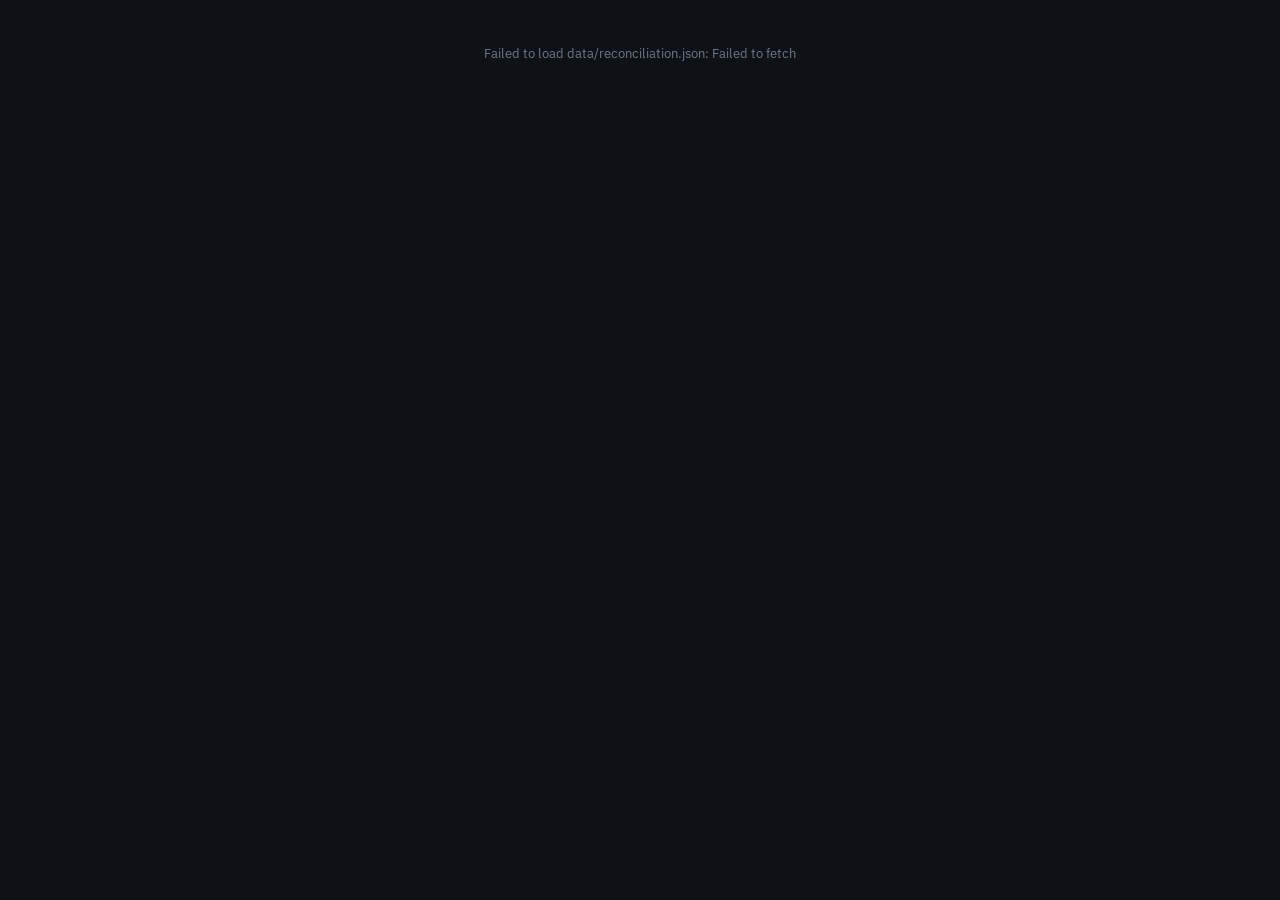
==== commit bed5364f: "Move data serving to Vercel Blob, refreshed by Airflow Data is no longer part of this deployment. ap" ====
--- a/index.html
+++ b/index.html
@@ -175,6 +175,6 @@
   <div class="empty-state" id="fatal" hidden></div>
 
 </div>
-<script src="app.js?v=7"></script>
+<script src="app.js?v=8"></script>
 </body>
 </html>
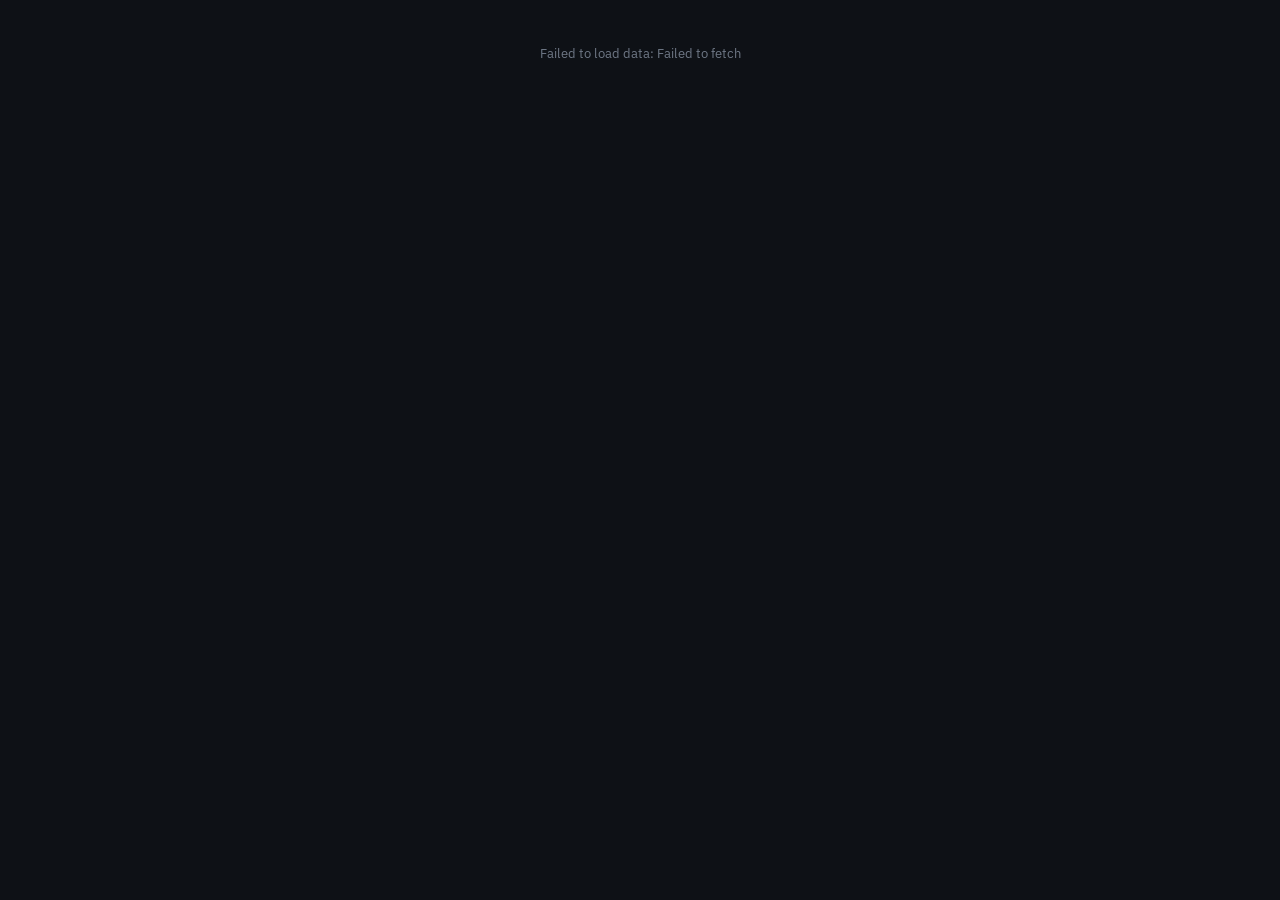
==== commit ba8a6d12: "Add a Refresh button to re-fetch the latest Blob data on demand Beside Reset, in the main filter bar" ====
--- a/index.html
+++ b/index.html
@@ -49,6 +49,7 @@
           <div class="dd-panel" id="pkgVerPanel" hidden></div>
         </div>
       </div>
+      <button class="reset-btn" id="refreshBtn" title="Fetch the latest data from storage">Refresh</button>
       <button class="reset-btn" id="resetBtn">Reset</button>
       <div class="chips-row" id="filterChips" hidden></div>
     </div>
@@ -175,6 +176,6 @@
   <div class="empty-state" id="fatal" hidden></div>
 
 </div>
-<script src="app.js?v=8"></script>
+<script src="app.js?v=9"></script>
 </body>
 </html>
